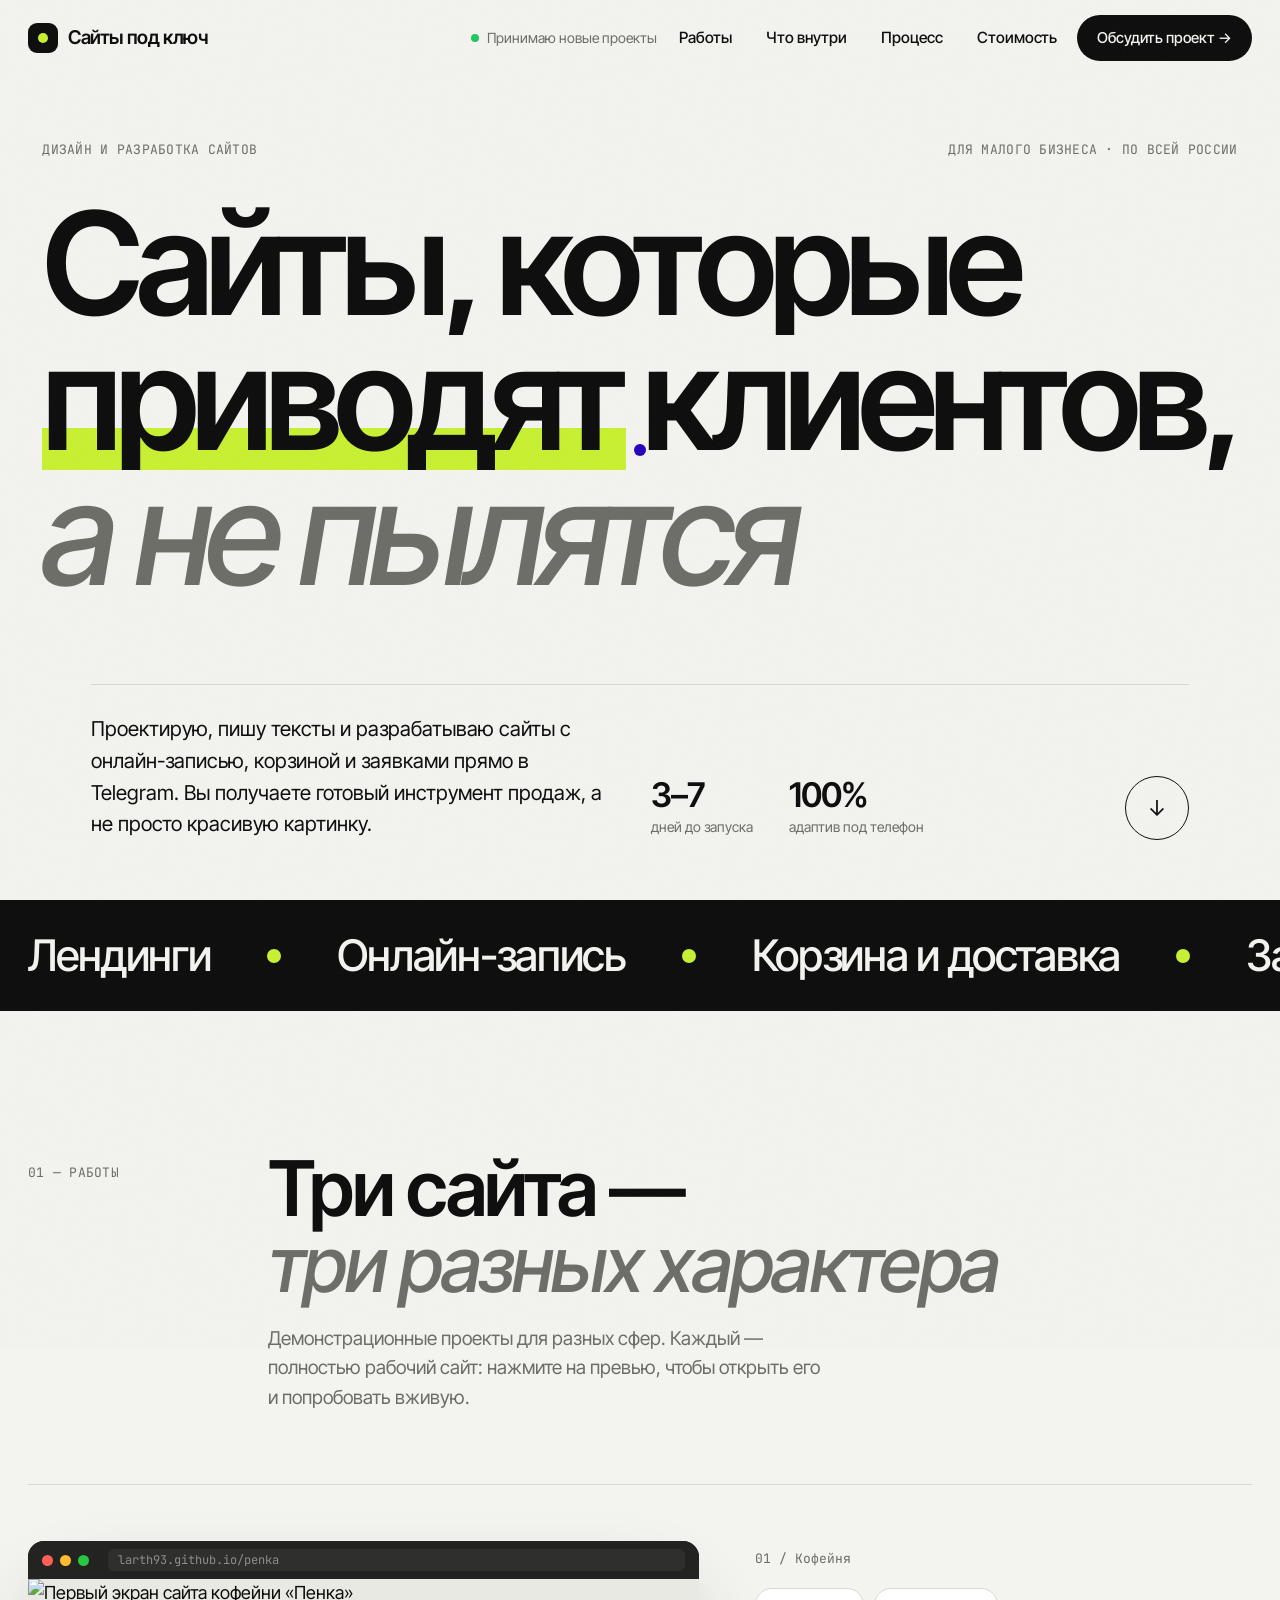
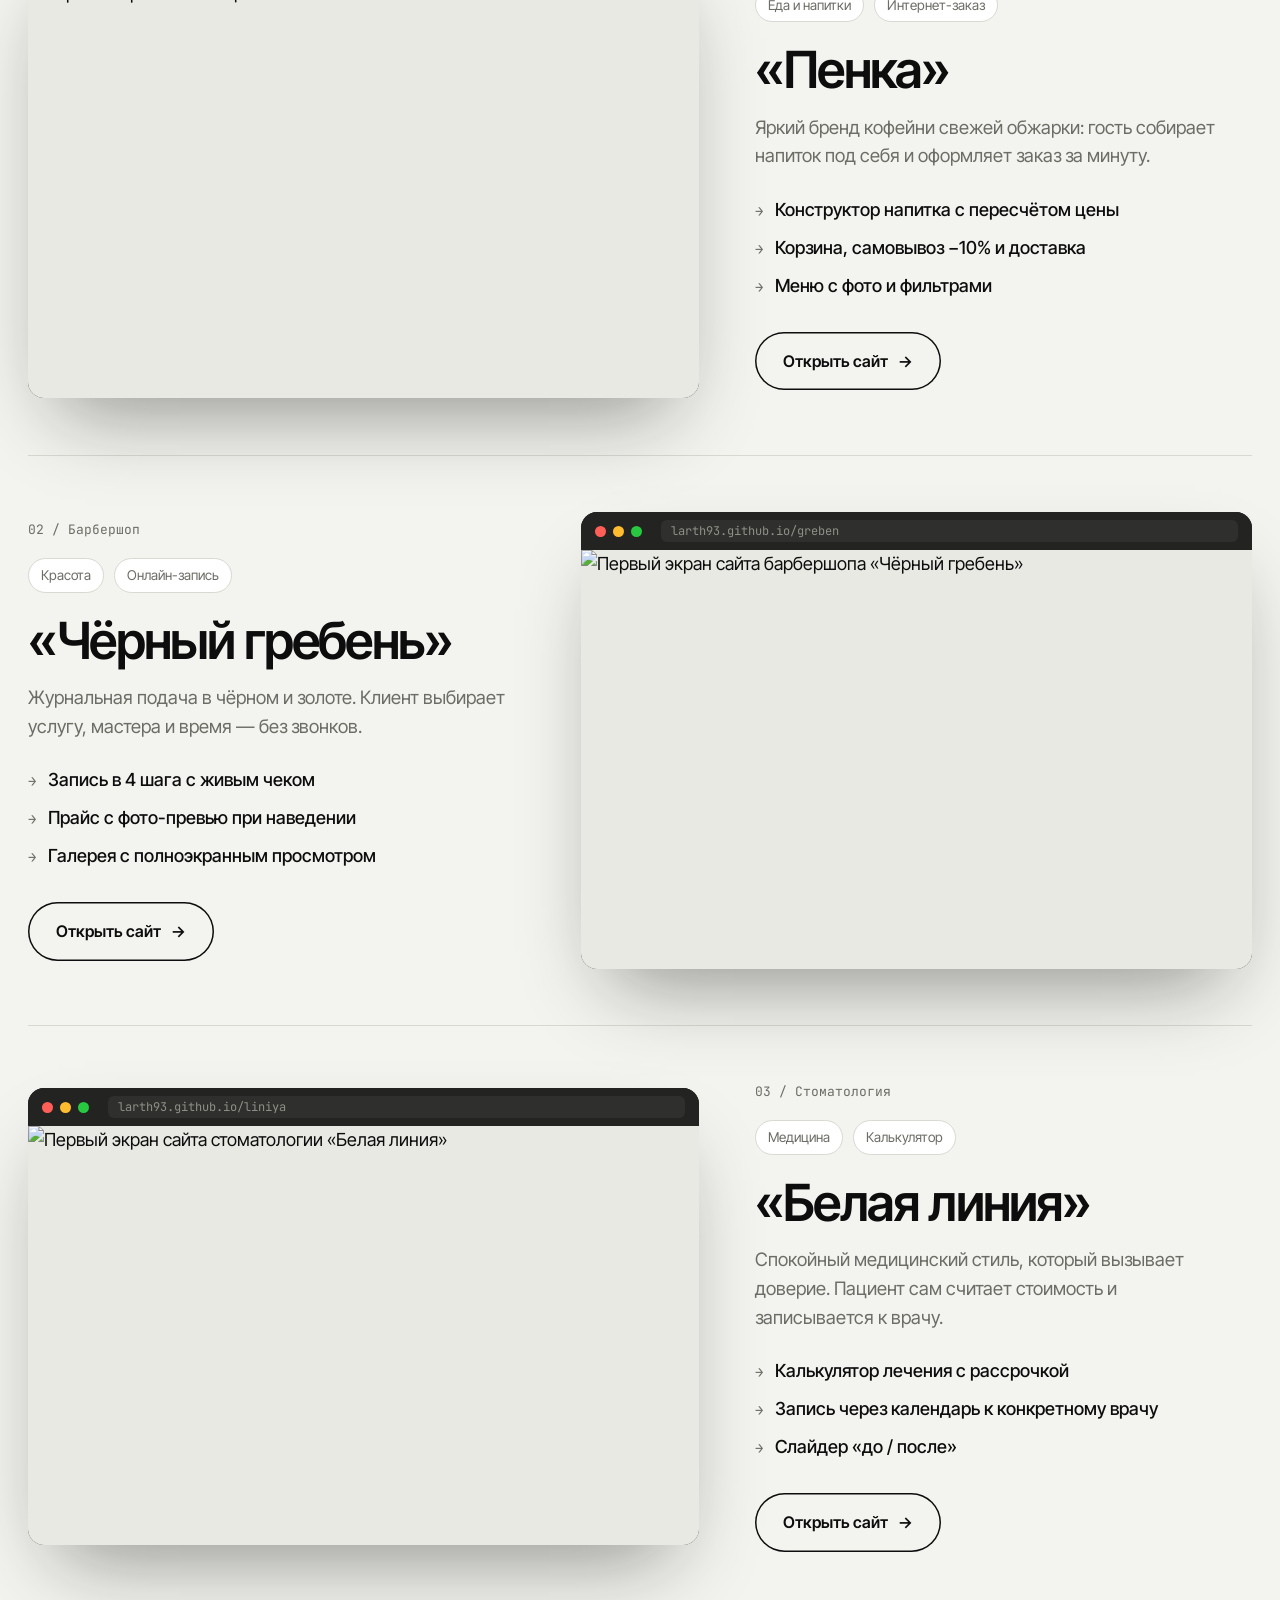
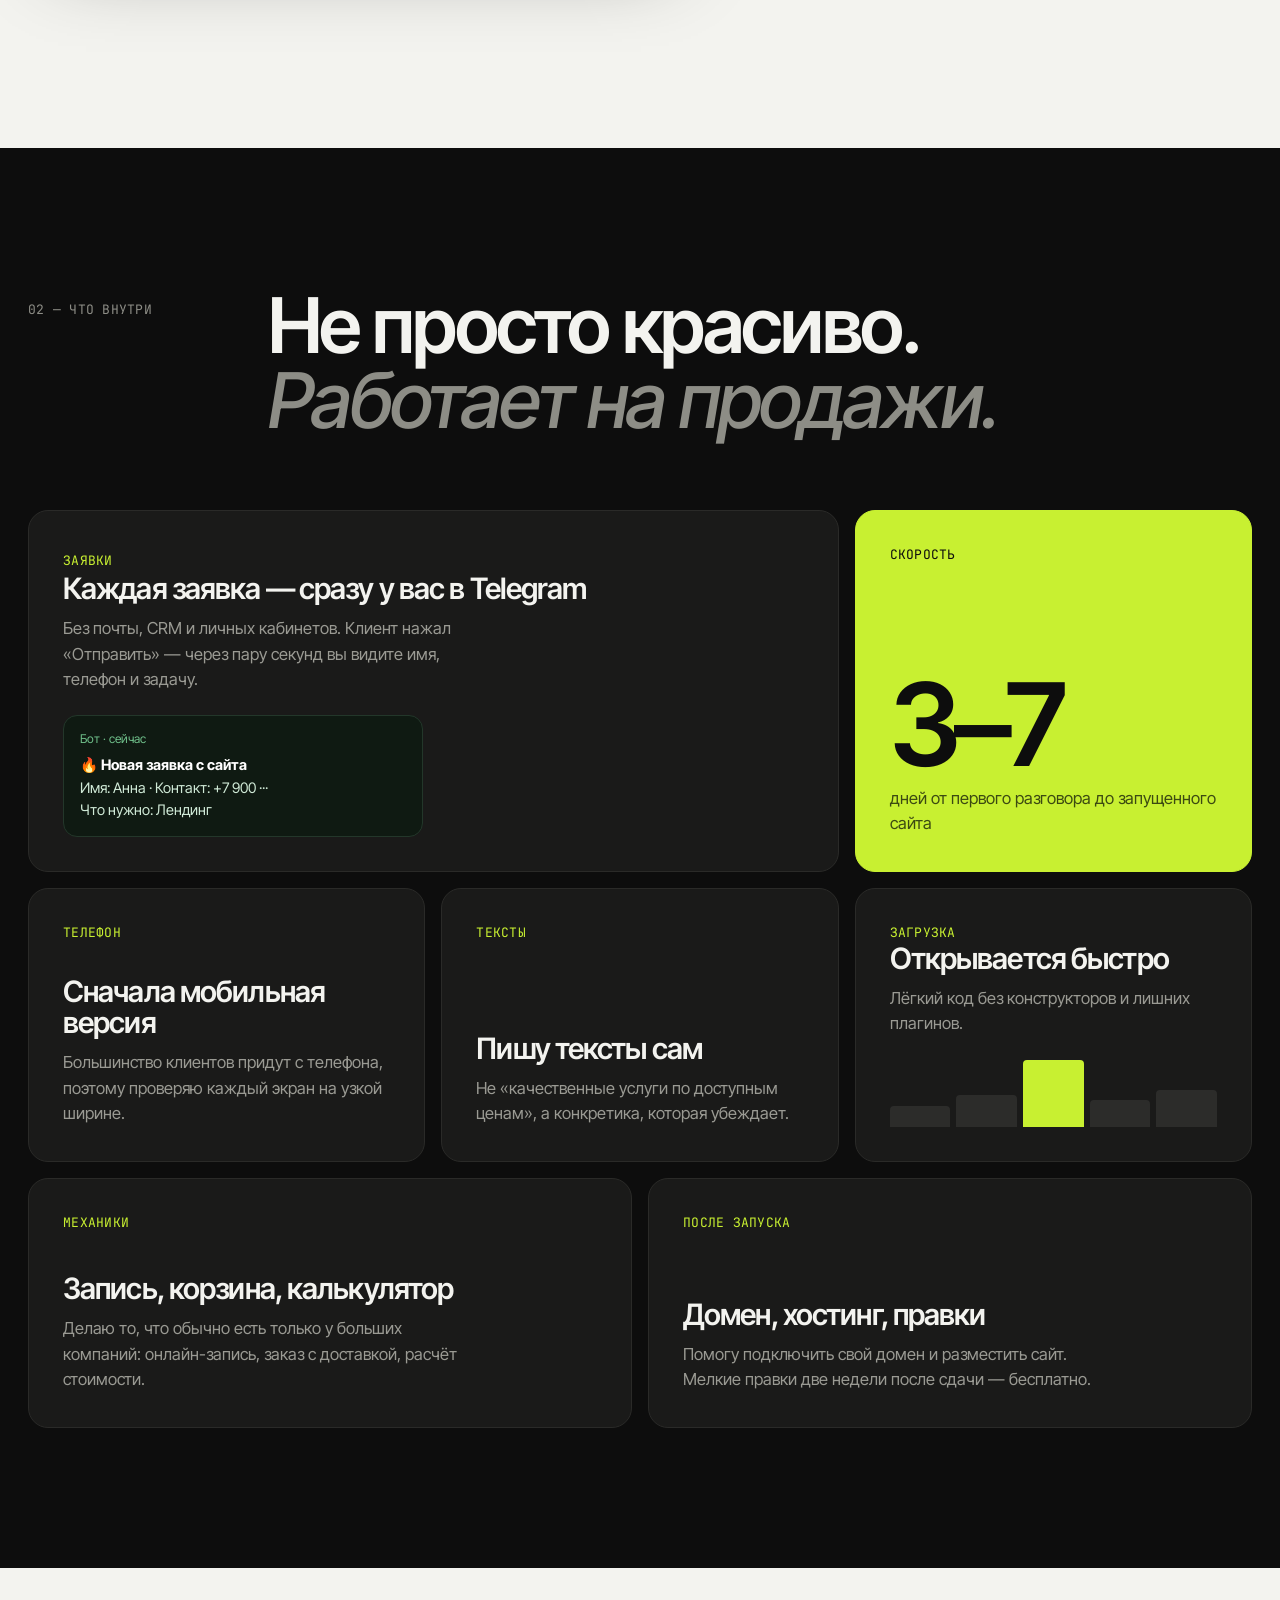
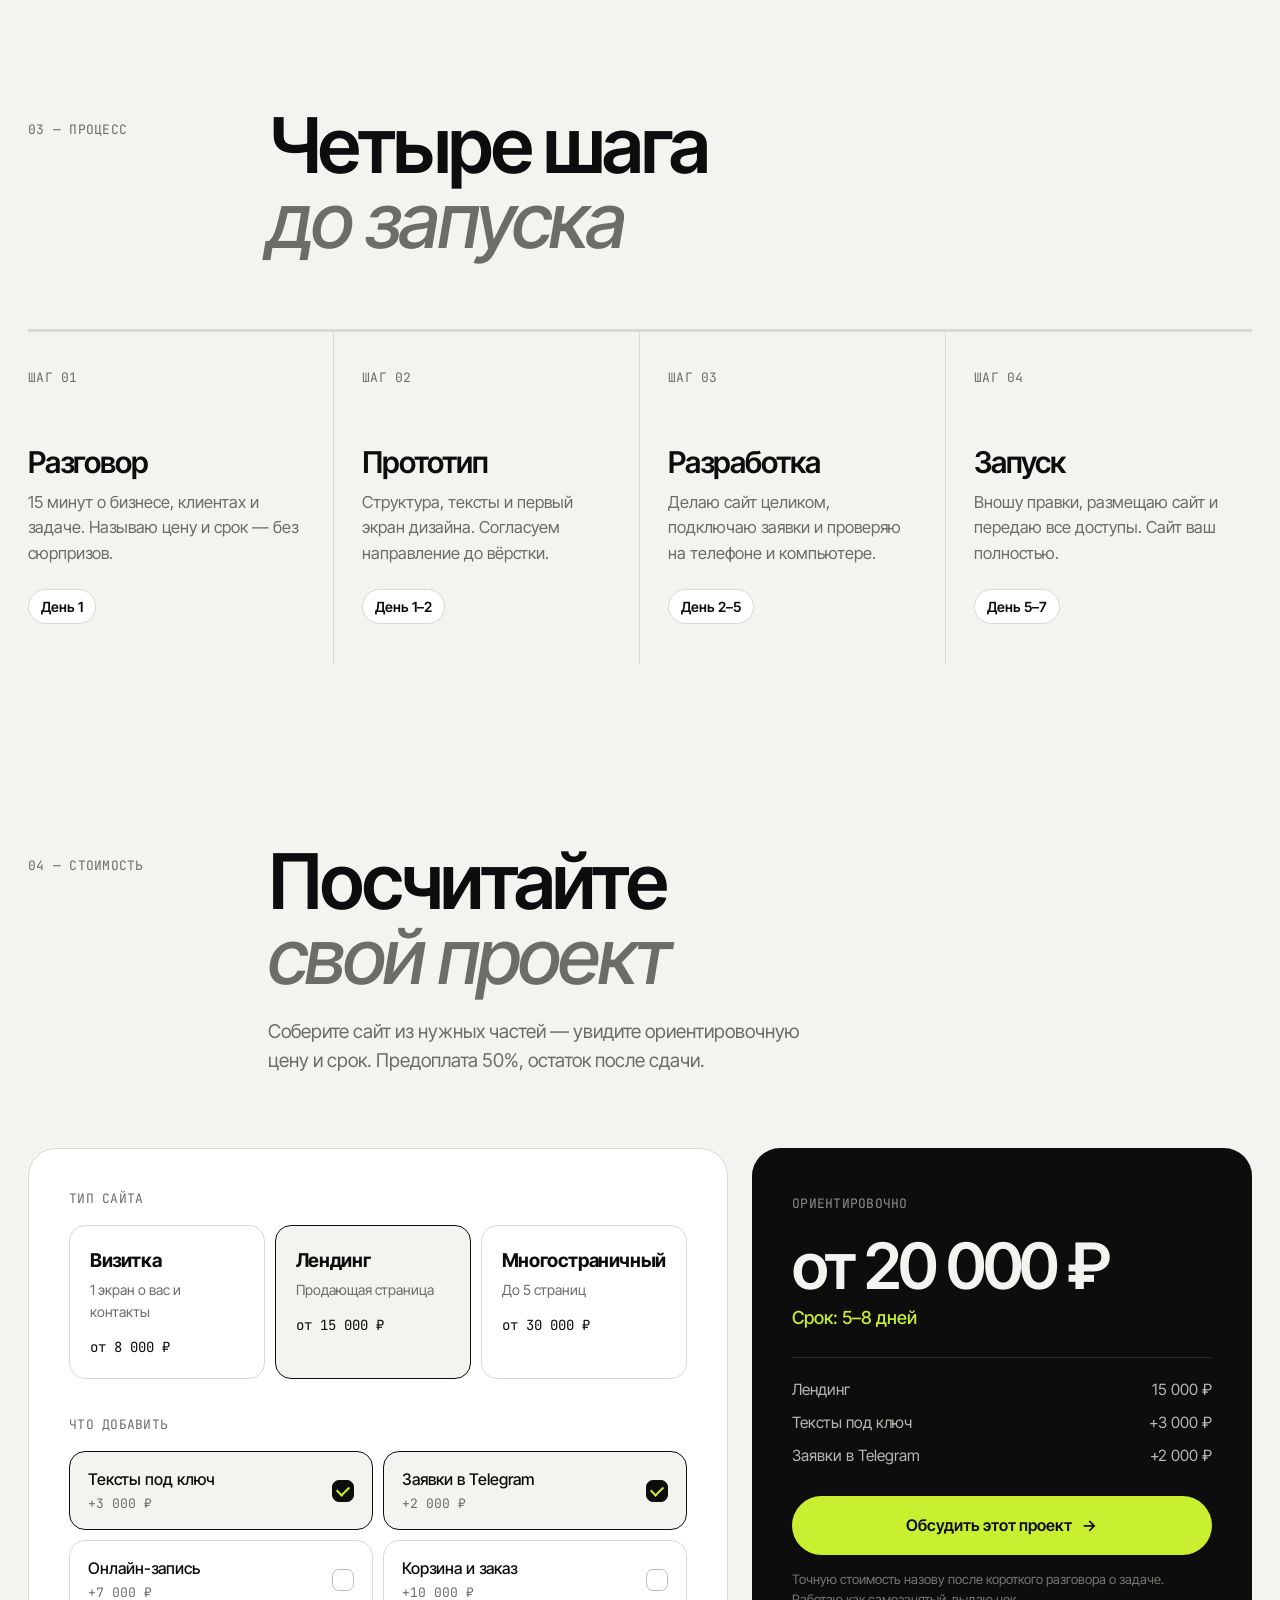
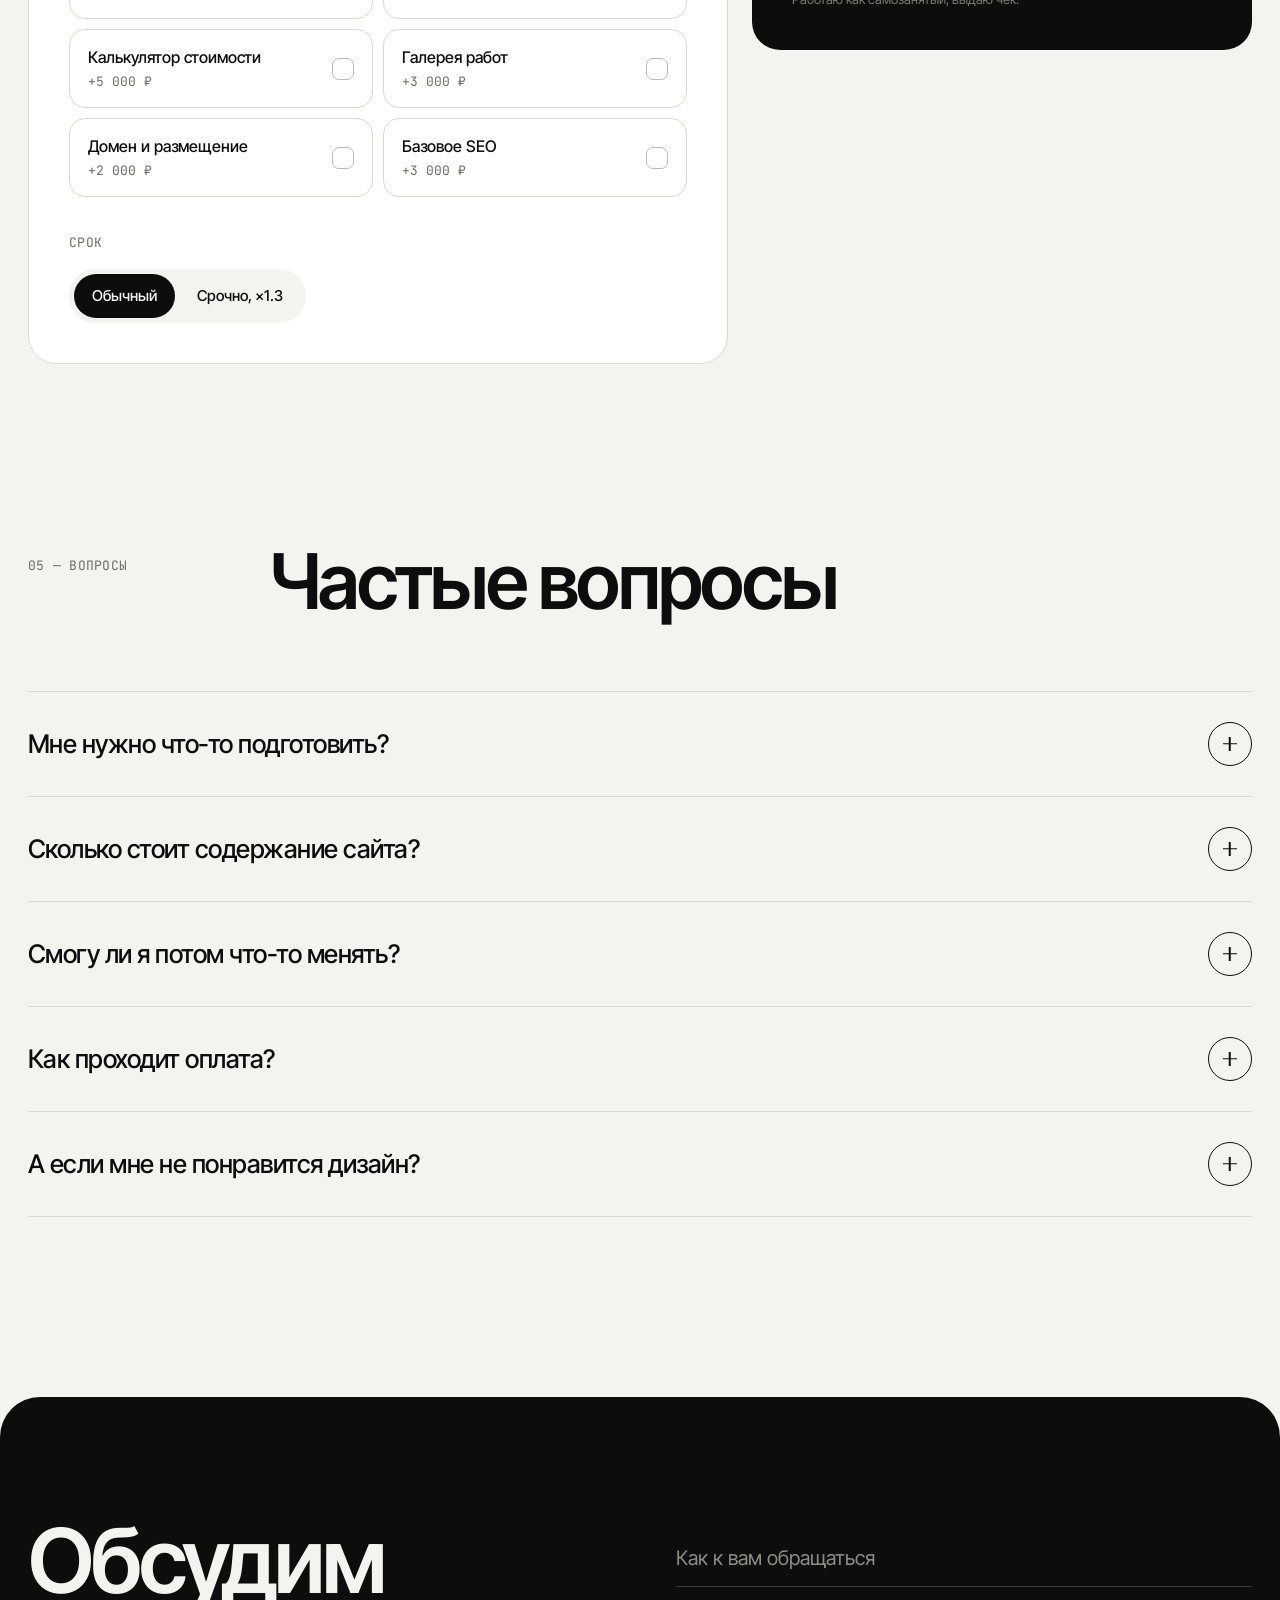
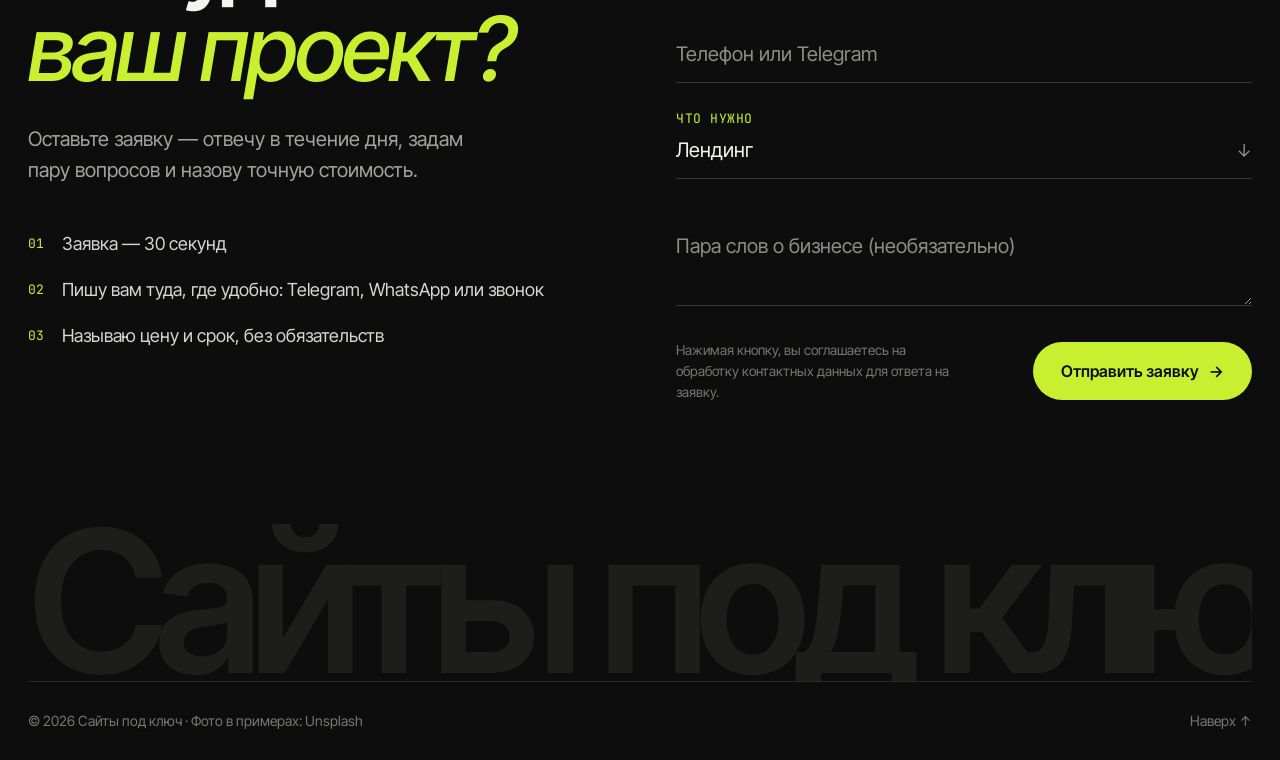
==== index.html @ abcf50d9 "Publish portfolio: index.html" ====
<!doctype html>
<html lang="ru">
<head>
<meta charset="utf-8">
<meta name="viewport" content="width=device-width, initial-scale=1">
<title>Сайты под ключ — дизайн и разработка сайтов для бизнеса</title>
<meta name="description" content="Проектирую и делаю сайты для малого бизнеса: дизайн, тексты, онлайн-запись, корзина, заявки в Telegram. Запуск от 3 дней.">
<meta name="theme-color" content="#0d0d0d">
<link rel="preconnect" href="https://fonts.googleapis.com">
<link rel="preconnect" href="https://fonts.gstatic.com" crossorigin>
<link href="https://fonts.googleapis.com/css2?family=Inter+Tight:ital,wght@0,400;0,500;0,600;0,700;1,500&family=JetBrains+Mono:wght@400;500&display=swap" rel="stylesheet">
<style>
:root{
  --paper:#f3f3ef; --white:#fff; --ink:#0d0d0d; --ink2:#1a1a19; --gray:#6d6d67; --line:#d9d9d2; --line-d:#2a2a28;
  --lime:#c8f031; --lime-d:#b3d927; --wrap:1320px; --r:20px;
  --ease:cubic-bezier(.2,.8,.2,1);
}
*{box-sizing:border-box;margin:0;padding:0}
html{scroll-behavior:smooth;scroll-padding-top:80px}
body{font-family:"Inter Tight",system-ui,sans-serif;background:var(--paper);color:var(--ink);font-size:18px;line-height:1.55;-webkit-font-smoothing:antialiased;overflow-x:hidden}
h1,h2,h3{font-weight:600;letter-spacing:-.035em;line-height:.98}
a{color:inherit}
img{display:block;max-width:100%}
button{font:inherit;color:inherit}
.mono{font-family:"JetBrains Mono",monospace;font-size:13px;letter-spacing:.02em;text-transform:uppercase}
.wrap{max-width:var(--wrap);margin:0 auto;padding:0 28px}
:focus-visible{outline:2px solid var(--lime);outline-offset:3px;border-radius:6px}
::selection{background:var(--lime);color:var(--ink)}
.skip{position:absolute;left:-9999px;top:8px;background:var(--ink);color:#fff;padding:8px 14px;border-radius:8px;z-index:200}
.skip:focus{left:8px}

/* grain */
body::after{content:"";position:fixed;inset:-50%;z-index:150;pointer-events:none;opacity:.035;background-image:url("data:image/svg+xml,%3Csvg xmlns='http://www.w3.org/2000/svg' width='160' height='160'%3E%3Cfilter id='n'%3E%3CfeTurbulence type='fractalNoise' baseFrequency='.9' numOctaves='3' stitchTiles='stitch'/%3E%3C/filter%3E%3Crect width='100%25' height='100%25' filter='url(%23n)'/%3E%3C/svg%3E")}

/* cursor */
.cursor{position:fixed;left:0;top:0;width:12px;height:12px;border-radius:50%;background:var(--lime);pointer-events:none;z-index:160;transform:translate(-50%,-50%);transition:width .25s var(--ease),height .25s var(--ease),background .25s;mix-blend-mode:difference;display:none}
.cursor.big{width:76px;height:76px}
.cursor span{position:absolute;inset:0;display:grid;place-items:center;font-size:11px;font-weight:600;color:var(--ink);opacity:0;transition:opacity .2s;mix-blend-mode:normal}
@media (hover:hover) and (pointer:fine){.cursor{display:block}}

/* header */
header{position:fixed;left:0;right:0;top:0;z-index:100;transition:background .3s,border-color .3s,backdrop-filter .3s;border-bottom:1px solid transparent}
header.solid{background:rgba(243,243,239,.82);backdrop-filter:blur(14px);border-color:var(--line)}
.nav{height:76px;display:flex;align-items:center;justify-content:space-between;gap:24px}
.logo{display:flex;align-items:center;gap:10px;text-decoration:none;font-weight:600;font-size:19px;letter-spacing:-.02em}
.logo .mark{width:30px;height:30px;border-radius:9px;background:var(--ink);display:grid;place-items:center}
.logo .mark i{width:10px;height:10px;border-radius:50%;background:var(--lime)}
.menu{display:flex;gap:6px;list-style:none;align-items:center}
.menu a{display:block;text-decoration:none;font-weight:500;font-size:15.5px;padding:9px 14px;border-radius:999px;transition:background .2s}
.menu a:hover{background:rgba(13,13,13,.06)}
.avail{display:inline-flex;align-items:center;gap:8px;font-size:14px;color:var(--gray);margin-right:8px}
.avail i{width:8px;height:8px;border-radius:50%;background:#22c55e;box-shadow:0 0 0 0 rgba(34,197,94,.6);animation:pulse 2s infinite}
@keyframes pulse{70%{box-shadow:0 0 0 8px rgba(34,197,94,0)}100%{box-shadow:0 0 0 0 rgba(34,197,94,0)}}
.btn{position:relative;display:inline-flex;align-items:center;justify-content:center;gap:10px;padding:17px 28px;border-radius:999px;border:0;background:var(--ink);color:var(--paper);font-weight:600;font-size:16px;text-decoration:none;cursor:pointer;overflow:hidden;isolation:isolate;transition:transform .3s var(--ease)}
.btn::before{content:"";position:absolute;inset:0;background:var(--lime);transform:translateY(101%);transition:transform .45s var(--ease);z-index:-1;border-radius:inherit}
.btn:hover::before{transform:none}
.btn:hover{color:var(--ink)}
.btn .arr{display:inline-block;transition:transform .3s var(--ease)}
.btn:hover .arr{transform:translateX(4px) rotate(-45deg)}
.btn.lime{background:var(--lime);color:var(--ink)}
.btn.lime::before{background:var(--paper)}
.btn.line{background:transparent;color:var(--ink);box-shadow:inset 0 0 0 1.5px var(--ink)}
.btn.sm{padding:11px 20px;font-size:15px}
.btn:disabled{opacity:.5;cursor:wait}
.burger{display:none;width:46px;height:46px;border:0;background:var(--ink);border-radius:50%;cursor:pointer}
.burger span{display:block;width:18px;height:2px;background:var(--paper);margin:4px auto;transition:.25s}
.burger[aria-expanded="true"] span:nth-child(1){transform:translateY(6px) rotate(45deg)}
.burger[aria-expanded="true"] span:nth-child(2){opacity:0}
.burger[aria-expanded="true"] span:nth-child(3){transform:translateY(-6px) rotate(-45deg)}

/* hero */
.hero{min-height:100svh;padding:140px 0 60px;display:flex;flex-direction:column;justify-content:space-between;position:relative}
.hero-top{display:flex;justify-content:space-between;gap:20px;color:var(--gray);flex-wrap:wrap}
.hero h1{font-size:clamp(56px,11.2vw,190px);margin:40px 0 0;letter-spacing:-.055em;line-height:.88}
.hero h1 .line{display:block;overflow:hidden;padding-bottom:.06em}
.hero h1 .line > span{display:inline-block;transform:translateY(105%);animation:rise 1s var(--ease) forwards}
.hero h1 .line:nth-child(2) > span{animation-delay:.08s}
.hero h1 .line:nth-child(3) > span{animation-delay:.16s}
@keyframes rise{to{transform:none}}
.hero h1 em{font-style:italic;font-weight:500;color:var(--gray)}
.hero h1 .hl{position:relative;white-space:nowrap}
.hero h1 .hl::after{content:"";position:absolute;left:-.04em;right:-.04em;bottom:.08em;height:.32em;background:var(--lime);z-index:-1;transform:scaleX(0);transform-origin:left;animation:mark .8s .9s var(--ease) forwards}
@keyframes mark{to{transform:scaleX(1)}}
.hero-bottom{display:grid;grid-template-columns:1.2fr 1fr auto;gap:40px;align-items:end;margin-top:56px;padding-top:28px;border-top:1px solid var(--line)}
.hero-bottom p{font-size:clamp(18px,1.6vw,21px);max-width:520px}
.hero-bottom .facts{display:flex;gap:36px}
.hero-bottom .facts b{display:block;font-size:34px;font-weight:600;letter-spacing:-.03em;line-height:1}
.hero-bottom .facts span{font-size:14px;color:var(--gray)}
.scroll-cue{width:64px;height:64px;border-radius:50%;border:1.5px solid var(--ink);display:grid;place-items:center;text-decoration:none;font-size:22px;transition:background .3s,color .3s}
.scroll-cue:hover{background:var(--ink);color:var(--paper)}

/* marquee */
.marquee{background:var(--ink);color:var(--paper);overflow:hidden;padding:22px 0;white-space:nowrap}
.marquee .track{display:inline-flex;animation:mq 34s linear infinite}
.marquee span{font-size:clamp(28px,3.4vw,46px);font-weight:500;letter-spacing:-.03em;padding:0 28px;display:inline-flex;align-items:center;gap:56px}
.marquee span::after{content:"";width:14px;height:14px;border-radius:50%;background:var(--lime);display:inline-block}
@keyframes mq{to{transform:translateX(-50%)}}

section{padding:140px 0}
.sec-head{display:grid;grid-template-columns:200px 1fr;gap:40px;margin-bottom:72px}
.sec-head .mono{color:var(--gray);padding-top:12px}
.sec-head h2{font-size:clamp(42px,6vw,96px)}
.sec-head h2 em{font-style:italic;font-weight:500;color:var(--gray)}
.sec-head p{color:var(--gray);max-width:560px;margin-top:22px;font-size:19px}

/* reveal */
.rv{opacity:0;transform:translateY(36px);transition:opacity 1s var(--ease),transform 1s var(--ease)}
.rv.in{opacity:1;transform:none}

/* cases */
.case{display:grid;grid-template-columns:1.35fr 1fr;gap:56px;align-items:center;padding:56px 0;border-top:1px solid var(--line)}
.case:nth-child(even){grid-template-columns:1fr 1.35fr}
.case:nth-child(even) .mock{order:2}
.mock{position:relative;border-radius:16px;background:var(--ink2);padding:0;box-shadow:0 40px 80px -30px rgba(13,13,13,.45);overflow:hidden;text-decoration:none;display:block;transform:perspective(1400px) rotateX(0) rotateY(0);transition:transform .6s var(--ease)}
.mock .bar{height:38px;display:flex;align-items:center;gap:7px;padding:0 14px;background:#232322}
.mock .bar i{width:11px;height:11px;border-radius:50%;background:#444}
.mock .bar i:nth-child(1){background:#ff5f57}.mock .bar i:nth-child(2){background:#febc2e}.mock .bar i:nth-child(3){background:#28c840}
.mock .bar .url{margin-left:12px;flex:1;height:22px;border-radius:6px;background:#2f2f2d;color:#8f8f88;font-size:12px;display:flex;align-items:center;padding:0 10px;font-family:"JetBrains Mono",monospace;overflow:hidden;white-space:nowrap}
.mock .screen{position:relative;aspect-ratio:16/10;overflow:hidden;background:#e9e9e4}
.mock .screen img{width:100%;height:100%;object-fit:cover;object-position:top;transition:transform 1.2s var(--ease)}
.mock:hover .screen img{transform:scale(1.03)}
.mock iframe{position:absolute;left:0;top:0;z-index:1;background:transparent;width:1440px;height:900px;border:0;transform-origin:0 0;pointer-events:none}
.mock .shot{position:absolute;inset:0;display:grid;place-items:center;font-weight:600;font-size:22px;color:#999;background:#eee}
.case .meta{display:flex;gap:10px;flex-wrap:wrap;margin-bottom:22px}
.chip{display:inline-flex;align-items:center;padding:6px 12px;border-radius:999px;border:1px solid var(--line);font-size:13.5px;color:var(--gray);background:var(--white)}
.case h3{font-size:clamp(34px,4vw,60px);margin-bottom:18px}
.case p{color:var(--gray);font-size:18.5px;margin-bottom:26px;max-width:480px}
.case ul{list-style:none;display:grid;gap:10px;margin-bottom:32px}
.case li{display:flex;gap:12px;align-items:baseline;font-weight:500}
.case li::before{content:"→";color:var(--gray);font-family:"JetBrains Mono",monospace;font-size:14px}
.case .num{font-family:"JetBrains Mono",monospace;font-size:13px;color:var(--gray);display:block;margin-bottom:18px}

/* dark block */
.dark{background:var(--ink);color:var(--paper)}
.dark .sec-head .mono,.dark .sec-head p,.dark .sec-head h2 em{color:#8d8d86}
.bento{display:grid;grid-template-columns:repeat(6,1fr);gap:16px}
.cell{background:var(--ink2);border:1px solid var(--line-d);border-radius:var(--r);padding:34px;min-height:250px;display:flex;flex-direction:column;justify-content:space-between;position:relative;overflow:hidden;transition:border-color .3s}
.cell:hover{border-color:#4a4a46}
.cell.c3{grid-column:span 3}.cell.c2{grid-column:span 2}.cell.c4{grid-column:span 4}
.cell h3{font-size:clamp(24px,2.3vw,34px);letter-spacing:-.03em;line-height:1.05}
.cell p{color:#9a9a93;font-size:16.5px;margin-top:12px;max-width:420px}
.cell .mono{color:var(--lime)}
.cell.lime{background:var(--lime);color:var(--ink);border-color:var(--lime)}
.cell.lime p{color:#3c4a12}
.cell.lime .mono{color:var(--ink)}
.tg{margin-top:22px;background:#0f1a12;border:1px solid #23372a;border-radius:14px;padding:14px 16px;font-size:14.5px;max-width:360px;color:#cfe9d6}
.tg b{color:#fff}
.tg .t{display:block;color:#6fbf8a;font-size:12px;margin-bottom:6px}
.speed{display:flex;align-items:flex-end;gap:6px;height:70px;margin-top:20px}
.speed i{flex:1;background:#2c2c2a;border-radius:4px 4px 0 0}
.speed i.on{background:var(--lime)}
.big-num{font-size:clamp(70px,9vw,140px);font-weight:600;letter-spacing:-.06em;line-height:.85}

/* process */
.process{display:grid;grid-template-columns:repeat(4,1fr);gap:0;border-top:1px solid var(--line)}
.ps{padding:36px 28px 40px 0;border-right:1px solid var(--line);position:relative}
.ps + .ps{padding-left:28px}
.ps:last-child{border-right:0}
.ps .mono{color:var(--gray);display:block;margin-bottom:60px}
.ps h3{font-size:30px;margin-bottom:12px}
.ps p{color:var(--gray);font-size:16.5px}
.ps .d{display:inline-block;margin-top:22px;font-size:14px;font-weight:600;padding:6px 12px;border-radius:999px;background:var(--white);border:1px solid var(--line)}
.progress{height:2px;background:var(--line);position:relative;margin-top:-1px}
.progress i{position:absolute;left:0;top:0;height:2px;width:0;background:var(--ink);transition:width .2s linear}

/* configurator */
.cfg{display:grid;grid-template-columns:1.4fr 1fr;gap:24px;align-items:start}
.cfg-main{background:var(--white);border:1px solid var(--line);border-radius:28px;padding:40px}
.cfg-group{margin-bottom:36px}
.cfg-group:last-child{margin-bottom:0}
.cfg-group > .mono{display:block;color:var(--gray);margin-bottom:16px}
.types{display:grid;grid-template-columns:repeat(3,1fr);gap:10px}
.opt input{position:absolute;opacity:0;pointer-events:none}
.opt label{display:block;height:100%;padding:20px;border:1.5px solid var(--line);border-radius:16px;cursor:pointer;transition:border-color .2s,background .2s}
.opt label:hover{border-color:#aaa}
.opt input:checked + label{border-color:var(--ink);background:var(--paper)}
.opt input:focus-visible + label{outline:2px solid var(--lime);outline-offset:2px}
.opt b{display:block;font-size:19px;letter-spacing:-.02em}
.opt small{display:block;color:var(--gray);font-size:14px;margin-top:4px}
.opt .p{display:block;margin-top:14px;font-family:"JetBrains Mono",monospace;font-size:14px}
.adds{display:grid;grid-template-columns:1fr 1fr;gap:10px}
.add label{display:flex;justify-content:space-between;align-items:center;gap:12px;padding:15px 18px}
.add label .box{width:22px;height:22px;border-radius:7px;border:1.5px solid #bbb;flex:none;display:grid;place-items:center;transition:.2s}
.add input:checked + label .box{background:var(--ink);border-color:var(--ink)}
.add input:checked + label .box::after{content:"";width:10px;height:6px;border:2px solid var(--lime);border-top:0;border-right:0;transform:rotate(-45deg) translate(1px,-1px)}
.add b{font-size:16px;font-weight:500;letter-spacing:0}
.add .p{margin:2px 0 0;font-size:13px;color:var(--gray)}
.seg{display:inline-flex;background:var(--paper);border-radius:999px;padding:5px;gap:4px;flex-wrap:wrap}
.seg button{border:0;background:none;padding:10px 18px;border-radius:999px;font-weight:500;cursor:pointer;font-size:15px}
.seg button[aria-pressed="true"]{background:var(--ink);color:var(--paper)}
.cfg-sum{background:var(--ink);color:var(--paper);border-radius:28px;padding:40px;position:sticky;top:100px}
.cfg-sum .mono{color:#8d8d86}
.cfg-sum .price{font-size:clamp(48px,5vw,76px);font-weight:600;letter-spacing:-.05em;line-height:1;margin:18px 0 6px}
.cfg-sum .term{color:var(--lime);font-weight:500;margin-bottom:26px}
.cfg-sum ul{list-style:none;display:grid;gap:9px;border-top:1px solid var(--line-d);padding-top:20px;margin-bottom:28px;font-size:15.5px;color:#b8b8b1}
.cfg-sum li{display:flex;justify-content:space-between;gap:12px}
.cfg-sum .btn{width:100%}
.cfg-sum .note{font-size:13px;color:#77776f;margin-top:14px}

/* faq */
.faq{border-top:1px solid var(--line)}
.q{border-bottom:1px solid var(--line)}
.q button{width:100%;display:flex;justify-content:space-between;align-items:center;gap:20px;padding:30px 0;background:none;border:0;cursor:pointer;text-align:left;font-size:clamp(20px,2vw,28px);font-weight:500;letter-spacing:-.02em}
.q button .pm{width:44px;height:44px;flex:none;border-radius:50%;border:1.5px solid var(--ink);position:relative;transition:background .3s,transform .4s var(--ease)}
.q button .pm::before,.q button .pm::after{content:"";position:absolute;left:50%;top:50%;width:14px;height:1.5px;background:currentColor;transform:translate(-50%,-50%)}
.q button .pm::after{transform:translate(-50%,-50%) rotate(90deg)}
.q button[aria-expanded="true"] .pm{transform:rotate(45deg);background:var(--lime);border-color:var(--lime)}
.q .a{display:grid;grid-template-rows:0fr;transition:grid-template-rows .45s var(--ease)}
.q .a > div{overflow:hidden}
.q .a p{color:var(--gray);padding:0 60px 30px 0;max-width:820px;font-size:18px}
.q.open .a{grid-template-rows:1fr}

/* contact */
.contact{background:var(--ink);color:var(--paper);border-radius:40px 40px 0 0;padding:120px 0 0;margin-top:40px}
.contact-grid{display:grid;grid-template-columns:1fr 1fr;gap:72px;padding-bottom:110px}
.contact h2{font-size:clamp(48px,7vw,116px);margin-bottom:32px}
.contact h2 em{font-style:italic;font-weight:500;color:var(--lime)}
.contact .lead{color:#a3a39c;font-size:20px;max-width:460px}
.steps3{list-style:none;margin-top:44px;display:grid;gap:18px;counter-reset:s}
.steps3 li{display:flex;gap:18px;align-items:flex-start;color:#d6d6cf;counter-increment:s}
.steps3 li::before{content:"0" counter(s);font-family:"JetBrains Mono",monospace;font-size:13px;color:var(--lime);padding-top:4px}
form{display:grid;gap:26px}
.f{position:relative}
.f input,.f textarea,.f select{width:100%;font:inherit;font-size:20px;background:transparent;border:0;border-bottom:1.5px solid #3a3a37;color:var(--paper);padding:26px 0 12px;border-radius:0;transition:border-color .3s}
.f textarea{min-height:90px;resize:vertical}
.f select{appearance:none;cursor:pointer}
.f select option{color:var(--ink)}
.f label{position:absolute;left:0;top:26px;color:#8d8d86;font-size:20px;pointer-events:none;transition:all .25s var(--ease)}
.f input:focus,.f textarea:focus,.f select:focus{outline:none;border-color:var(--lime)}
.f input:focus + label,.f input:not(:placeholder-shown) + label,.f textarea:focus + label,.f textarea:not(:placeholder-shown) + label,.f.sel label{top:0;font-size:13px;font-family:"JetBrains Mono",monospace;text-transform:uppercase;letter-spacing:.04em;color:var(--lime)}
.f .err{display:none;color:#ff8f70;font-size:14px;margin-top:8px}
.f.bad input{border-color:#ff8f70}
.f.bad .err{display:block}
.f.sel::after{content:"↓";position:absolute;right:0;top:28px;color:#8d8d86;pointer-events:none}
.hp{position:absolute;left:-9999px}
.status{display:none;padding:16px 20px;border-radius:14px;font-size:16px}
.status.ok{display:block;background:rgba(200,240,49,.12);color:var(--lime);border:1px solid rgba(200,240,49,.3)}
.status.bad{display:block;background:rgba(255,143,112,.1);color:#ffb39e;border:1px solid rgba(255,143,112,.3)}
.form-foot{display:flex;align-items:center;justify-content:space-between;gap:20px;flex-wrap:wrap}
.form-foot small{color:#77776f;font-size:13.5px;max-width:280px}
.wordmark{font-size:clamp(60px,15.5vw,250px);font-weight:600;letter-spacing:-.065em;line-height:.8;color:#1d1d1b;white-space:nowrap;overflow:hidden;padding-top:10px;user-select:none}
.foot{display:flex;justify-content:space-between;gap:20px;flex-wrap:wrap;padding:28px 0;border-top:1px solid var(--line-d);color:#77776f;font-size:14px}
.foot a{text-decoration:none}
.foot a:hover{color:var(--lime)}

@media (prefers-reduced-motion:reduce){
  html{scroll-behavior:auto}
  .rv{opacity:1;transform:none;transition:none}
  .hero h1 .line > span{animation:none;transform:none}
  .hero h1 .hl::after{animation:none;transform:none}
  .marquee .track,.avail i{animation:none}
  .cursor{display:none!important}
}
@media (max-width:1100px){
  .menu .hide-t,.avail{display:none}
  .case,.case:nth-child(even){grid-template-columns:1fr;gap:32px}
  .case:nth-child(even) .mock{order:0}
  .cfg{grid-template-columns:1fr}
  .cfg-sum{position:static}
  .bento .c2,.bento .c3,.bento .c4{grid-column:span 3}
  .process{grid-template-columns:1fr 1fr}
  .ps:nth-child(2){border-right:0}
  .ps:nth-child(3){padding-left:0;border-top:1px solid var(--line)}
  .ps:nth-child(4){border-top:1px solid var(--line)}
  .contact-grid{grid-template-columns:1fr;gap:56px}
  .hero-bottom{grid-template-columns:1fr 1fr}
  .scroll-cue{display:none}
}
@media (max-width:760px){
  body{font-size:16.5px}
  .wrap{padding:0 18px}
  .burger{display:block}
  .menu{position:fixed;inset:76px 10px auto 10px;flex-direction:column;align-items:stretch;gap:2px;background:var(--white);border:1px solid var(--line);border-radius:22px;padding:10px;box-shadow:0 30px 60px rgba(0,0,0,.12);display:none}
  .menu.open{display:flex}
  .menu a{padding:14px 16px;font-size:18px}
  .menu .btn{margin-top:6px}
  .menu .hide-t{display:block}
  .hero{padding:110px 0 40px;min-height:auto}
  .hero h1{margin-top:28px}
  .hero-bottom{grid-template-columns:1fr;gap:28px;margin-top:40px}
  .hero-bottom .facts{gap:26px}
  section{padding:90px 0}
  .sec-head{grid-template-columns:1fr;gap:14px;margin-bottom:44px}
  .sec-head .mono{padding:0}
  .case{padding:40px 0}
  .bento{grid-template-columns:1fr}
  .bento .c2,.bento .c3,.bento .c4{grid-column:auto}
  .cell{padding:26px;min-height:0;gap:20px}
  .process{grid-template-columns:1fr}
  .ps,.ps + .ps{padding:28px 0;border-right:0;border-top:1px solid var(--line)}
  .ps .mono{margin-bottom:20px}
  .cfg-main,.cfg-sum{padding:24px;border-radius:22px}
  .types,.adds{grid-template-columns:1fr}
  .q .a p{padding-right:0}
  .contact{border-radius:28px 28px 0 0;padding-top:80px}
  .f input,.f textarea,.f select,.f label{font-size:18px}
  .btn{padding:16px 24px}
  .form-foot .btn{width:100%}
}
</style>
</head>
<body>
<a class="skip" href="#main">К содержимому</a>
<div class="cursor" aria-hidden="true"><span>Открыть</span></div>

<header id="hdr">
  <div class="wrap nav">
    <a class="logo" href="#top"><span class="mark"><i></i></span>Сайты под ключ</a>
    <nav aria-label="Основное меню" style="display:flex;align-items:center">
      <span class="avail"><i></i>Принимаю новые проекты</span>
      <button class="burger" aria-label="Открыть меню" aria-expanded="false" aria-controls="menu"><span></span><span></span><span></span></button>
      <ul class="menu" id="menu">
        <li><a href="#work">Работы</a></li>
        <li><a href="#what">Что внутри</a></li>
        <li class="hide-t"><a href="#process">Процесс</a></li>
        <li><a href="#price">Стоимость</a></li>
        <li><a class="btn sm" href="#contact">Обсудить проект <span class="arr">→</span></a></li>
      </ul>
    </nav>
  </div>
</header>

<main id="main">
  <section class="hero" id="top" style="padding-bottom:60px">
    <div class="wrap">
      <div class="hero-top mono"><span>Дизайн и разработка сайтов</span><span>Для малого бизнеса · по всей России</span></div>
      <h1>
        <span class="line"><span>Сайты, которые</span></span>
        <span class="line"><span><span class="hl">приводят</span> клиентов,</span></span>
        <span class="line"><span><em>а&nbsp;не&nbsp;пылятся</em></span></span>
      </h1>
    </div>
    <div class="wrap">
      <div class="hero-bottom">
        <p>Проектирую, пишу тексты и разрабатываю сайты с онлайн-записью, корзиной и заявками прямо в Telegram. Вы получаете готовый инструмент продаж, а не просто красивую картинку.</p>
        <div class="facts">
          <div><b>3–7</b><span>дней до запуска</span></div>
          <div><b>100%</b><span>адаптив под телефон</span></div>
        </div>
        <a class="scroll-cue" href="#work" aria-label="К работам">↓</a>
      </div>
    </div>
  </section>

  <div class="marquee" aria-hidden="true"><div class="track">
    <span>Лендинги</span><span>Онлайн-запись</span><span>Корзина и доставка</span><span>Заявки в Telegram</span><span>Калькуляторы</span><span>Тексты под ключ</span>
    <span>Лендинги</span><span>Онлайн-запись</span><span>Корзина и доставка</span><span>Заявки в Telegram</span><span>Калькуляторы</span><span>Тексты под ключ</span>
  </div></div>

  <section id="work">
    <div class="wrap">
      <div class="sec-head rv"><span class="mono">01 — Работы</span><div><h2>Три сайта —<br><em>три разных характера</em></h2><p>Демонстрационные проекты для разных сфер. Каждый — полностью рабочий сайт: нажмите на превью, чтобы открыть его и попробовать вживую.</p></div></div>

      <div class="cases">
        <article class="case rv">
          <a class="mock" href="https://larth93.github.io/penka/" target="_blank" rel="noopener" data-cursor="Открыть" aria-label="Открыть сайт кофейни «Пенка» в новой вкладке">
            <div class="bar"><i></i><i></i><i></i><span class="url">larth93.github.io/penka</span></div>
            <div class="screen"><img src="img/penka.jpg" alt="Первый экран сайта кофейни «Пенка»" width="1440" height="900" loading="lazy"></div>
          </a>
          <div>
            <span class="num">01 / Кофейня</span>
            <div class="meta"><span class="chip">Еда и напитки</span><span class="chip">Интернет-заказ</span></div>
            <h3>«Пенка»</h3>
            <p>Яркий бренд кофейни свежей обжарки: гость собирает напиток под себя и оформляет заказ за минуту.</p>
            <ul><li>Конструктор напитка с пересчётом цены</li><li>Корзина, самовывоз −10% и доставка</li><li>Меню с фото и фильтрами</li></ul>
            <a class="btn line" href="https://larth93.github.io/penka/" target="_blank" rel="noopener">Открыть сайт <span class="arr">→</span></a>
          </div>
        </article>

        <article class="case rv">
          <a class="mock" href="https://larth93.github.io/greben/" target="_blank" rel="noopener" data-cursor="Открыть" aria-label="Открыть сайт барбершопа «Чёрный гребень» в новой вкладке">
            <div class="bar"><i></i><i></i><i></i><span class="url">larth93.github.io/greben</span></div>
            <div class="screen"><img src="img/greben.jpg" alt="Первый экран сайта барбершопа «Чёрный гребень»" width="1440" height="900" loading="lazy"></div>
          </a>
          <div>
            <span class="num">02 / Барбершоп</span>
            <div class="meta"><span class="chip">Красота</span><span class="chip">Онлайн-запись</span></div>
            <h3>«Чёрный гребень»</h3>
            <p>Журнальная подача в чёрном и золоте. Клиент выбирает услугу, мастера и время — без звонков.</p>
            <ul><li>Запись в 4 шага с живым чеком</li><li>Прайс с фото-превью при наведении</li><li>Галерея с полноэкранным просмотром</li></ul>
            <a class="btn line" href="https://larth93.github.io/greben/" target="_blank" rel="noopener">Открыть сайт <span class="arr">→</span></a>
          </div>
        </article>

        <article class="case rv">
          <a class="mock" href="https://larth93.github.io/liniya/" target="_blank" rel="noopener" data-cursor="Открыть" aria-label="Открыть сайт стоматологии «Белая линия» в новой вкладке">
            <div class="bar"><i></i><i></i><i></i><span class="url">larth93.github.io/liniya</span></div>
            <div class="screen"><img src="img/liniya.jpg" alt="Первый экран сайта стоматологии «Белая линия»" width="1440" height="900" loading="lazy"></div>
          </a>
          <div>
            <span class="num">03 / Стоматология</span>
            <div class="meta"><span class="chip">Медицина</span><span class="chip">Калькулятор</span></div>
            <h3>«Белая линия»</h3>
            <p>Спокойный медицинский стиль, который вызывает доверие. Пациент сам считает стоимость и записывается к врачу.</p>
            <ul><li>Калькулятор лечения с рассрочкой</li><li>Запись через календарь к конкретному врачу</li><li>Слайдер «до / после»</li></ul>
            <a class="btn line" href="https://larth93.github.io/liniya/" target="_blank" rel="noopener">Открыть сайт <span class="arr">→</span></a>
          </div>
        </article>
      </div>
    </div>
  </section>

  <section class="dark" id="what">
    <div class="wrap">
      <div class="sec-head rv"><span class="mono">02 — Что внутри</span><div><h2>Не просто красиво.<br><em>Работает на продажи.</em></h2></div></div>
      <div class="bento">
        <div class="cell c4 rv">
          <div><span class="mono">Заявки</span><h3>Каждая заявка — сразу у вас в Telegram</h3><p>Без почты, CRM и личных кабинетов. Клиент нажал «Отправить» — через пару секунд вы видите имя, телефон и задачу.</p></div>
          <div class="tg"><span class="t">Бот · сейчас</span>🔥 <b>Новая заявка с сайта</b><br>Имя: Анна · Контакт: +7 900 ···<br>Что нужно: Лендинг</div>
        </div>
        <div class="cell c2 lime rv"><span class="mono">Скорость</span><div><div class="big-num">3–7</div><p>дней от первого разговора до запущенного сайта</p></div></div>
        <div class="cell c2 rv"><span class="mono">Телефон</span><div><h3>Сначала мобильная версия</h3><p>Большинство клиентов придут с телефона, поэтому проверяю каждый экран на узкой ширине.</p></div></div>
        <div class="cell c2 rv"><span class="mono">Тексты</span><div><h3>Пишу тексты сам</h3><p>Не «качественные услуги по доступным ценам», а конкретика, которая убеждает.</p></div></div>
        <div class="cell c2 rv"><span class="mono">Загрузка</span><div><h3>Открывается быстро</h3><p>Лёгкий код без конструкторов и лишних плагинов.</p><div class="speed" aria-hidden="true"><i style="height:30%"></i><i style="height:45%"></i><i class="on" style="height:95%"></i><i style="height:38%"></i><i style="height:52%"></i></div></div></div>
        <div class="cell c3 rv"><span class="mono">Механики</span><div><h3>Запись, корзина, калькулятор</h3><p>Делаю то, что обычно есть только у больших компаний: онлайн-запись, заказ с доставкой, расчёт стоимости.</p></div></div>
        <div class="cell c3 rv"><span class="mono">После запуска</span><div><h3>Домен, хостинг, правки</h3><p>Помогу подключить свой домен и разместить сайт. Мелкие правки две недели после сдачи — бесплатно.</p></div></div>
      </div>
    </div>
  </section>

  <section id="process">
    <div class="wrap">
      <div class="sec-head rv"><span class="mono">03 — Процесс</span><div><h2>Четыре шага<br><em>до запуска</em></h2></div></div>
      <div class="progress" aria-hidden="true"><i id="prog"></i></div>
      <div class="process" id="procBox">
        <div class="ps rv"><span class="mono">Шаг 01</span><h3>Разговор</h3><p>15 минут о бизнесе, клиентах и задаче. Называю цену и срок — без сюрпризов.</p><span class="d">День 1</span></div>
        <div class="ps rv"><span class="mono">Шаг 02</span><h3>Прототип</h3><p>Структура, тексты и первый экран дизайна. Согласуем направление до вёрстки.</p><span class="d">День 1–2</span></div>
        <div class="ps rv"><span class="mono">Шаг 03</span><h3>Разработка</h3><p>Делаю сайт целиком, подключаю заявки и проверяю на телефоне и компьютере.</p><span class="d">День 2–5</span></div>
        <div class="ps rv"><span class="mono">Шаг 04</span><h3>Запуск</h3><p>Вношу правки, размещаю сайт и передаю все доступы. Сайт ваш полностью.</p><span class="d">День 5–7</span></div>
      </div>
    </div>
  </section>

  <section id="price" style="padding-top:40px">
    <div class="wrap">
      <div class="sec-head rv"><span class="mono">04 — Стоимость</span><div><h2>Посчитайте<br><em>свой проект</em></h2><p>Соберите сайт из нужных частей — увидите ориентировочную цену и срок. Предоплата 50%, остаток после сдачи.</p></div></div>
      <div class="cfg">
        <div class="cfg-main rv">
          <div class="cfg-group">
            <span class="mono">Тип сайта</span>
            <div class="types" role="radiogroup" aria-label="Тип сайта">
              <div class="opt"><input type="radio" name="type" id="t-card" value="card"><label for="t-card"><b>Визитка</b><small>1 экран о вас и контакты</small><span class="p">от 8 000 ₽</span></label></div>
              <div class="opt"><input type="radio" name="type" id="t-land" value="land" checked><label for="t-land"><b>Лендинг</b><small>Продающая страница</small><span class="p">от 15 000 ₽</span></label></div>
              <div class="opt"><input type="radio" name="type" id="t-multi" value="multi"><label for="t-multi"><b>Многостраничный</b><small>До 5 страниц</small><span class="p">от 30 000 ₽</span></label></div>
            </div>
          </div>
          <div class="cfg-group">
            <span class="mono">Что добавить</span>
            <div class="adds" id="adds"></div>
          </div>
          <div class="cfg-group">
            <span class="mono">Срок</span>
            <div class="seg" role="group" aria-label="Срок">
              <button type="button" aria-pressed="true" data-rush="0">Обычный</button>
              <button type="button" aria-pressed="false" data-rush="1">Срочно, ×1.3</button>
            </div>
          </div>
        </div>
        <aside class="cfg-sum rv" aria-live="polite">
          <span class="mono">Ориентировочно</span>
          <div class="price" id="cPrice">15 000 ₽</div>
          <div class="term" id="cTerm">Срок: 4–7 дней</div>
          <ul id="cList"></ul>
          <a class="btn lime" href="#contact" id="cSend">Обсудить этот проект <span class="arr">→</span></a>
          <p class="note">Точную стоимость назову после короткого разговора о задаче. Работаю как самозанятый, выдаю чек.</p>
        </aside>
      </div>
    </div>
  </section>

  <section id="faq" style="padding-top:40px">
    <div class="wrap">
      <div class="sec-head rv"><span class="mono">05 — Вопросы</span><div><h2>Частые вопросы</h2></div></div>
      <div class="faq rv">
        <div class="q"><button type="button" aria-expanded="false">Мне нужно что-то подготовить?<span class="pm" aria-hidden="true"></span></button><div class="a"><div><p>Нет. Достаточно рассказать о бизнесе. Если есть логотип, фото или тексты — отлично; если нет — подберу фото и напишу тексты сам.</p></div></div></div>
        <div class="q"><button type="button" aria-expanded="false">Сколько стоит содержание сайта?<span class="pm" aria-hidden="true"></span></button><div class="a"><div><p>Размещение простого сайта можно сделать бесплатным. Свой домен вида вашсайт.ru обычно стоит несколько сотен рублей в год — помогу выбрать и подключить.</p></div></div></div>
        <div class="q"><button type="button" aria-expanded="false">Смогу ли я потом что-то менять?<span class="pm" aria-hidden="true"></span></button><div class="a"><div><p>Да. Мелкие правки две недели после сдачи — бесплатно, дальше — по договорённости. Все файлы и доступы остаются у вас.</p></div></div></div>
        <div class="q"><button type="button" aria-expanded="false">Как проходит оплата?<span class="pm" aria-hidden="true"></span></button><div class="a"><div><p>50% предоплата перед началом работы, 50% — после того, как вы приняли готовый сайт. Работаю как самозанятый и выдаю чек.</p></div></div></div>
        <div class="q"><button type="button" aria-expanded="false">А если мне не понравится дизайн?<span class="pm" aria-hidden="true"></span></button><div class="a"><div><p>Поэтому сначала показываю первый экран и структуру — и только после вашего «да» делаю весь сайт. Так мы не потратим время впустую.</p></div></div></div>
      </div>
    </div>
  </section>

  <section class="contact" id="contact">
    <div class="wrap">
      <div class="contact-grid">
        <div class="rv">
          <h2>Обсудим<br><em>ваш проект?</em></h2>
          <p class="lead">Оставьте заявку — отвечу в течение дня, задам пару вопросов и назову точную стоимость.</p>
          <ol class="steps3"><li>Заявка — 30 секунд</li><li>Пишу вам туда, где удобно: Telegram, WhatsApp или звонок</li><li>Называю цену и срок, без обязательств</li></ol>
        </div>
        <form class="rv" id="leadForm" novalidate>
          <p class="hp" aria-hidden="true"><label>Не заполняйте: <input name="website" tabindex="-1" autocomplete="off"></label></p>
          <div class="f"><input id="f-name" name="name" autocomplete="name" placeholder=" " required><label for="f-name">Как к вам обращаться</label><div class="err">Укажите имя</div></div>
          <div class="f"><input id="f-contact" name="contact" placeholder=" " required><label for="f-contact">Телефон или Telegram</label><div class="err">Укажите, как с вами связаться</div></div>
          <div class="f sel"><select id="f-plan" name="plan"><option>Лендинг</option><option>Визитка</option><option>Многостраничный сайт</option><option>Доработка сайта</option><option>Пока не знаю</option></select><label for="f-plan">Что нужно</label></div>
          <div class="f"><textarea id="f-msg" name="message" placeholder=" "></textarea><label for="f-msg">Пара слов о бизнесе (необязательно)</label></div>
          <div class="form-foot"><small>Нажимая кнопку, вы соглашаетесь на обработку контактных данных для ответа на заявку.</small><button class="btn lime" type="submit">Отправить заявку <span class="arr">→</span></button></div>
          <div class="status" role="status" aria-live="polite"></div>
        </form>
      </div>
      <div class="wordmark" aria-hidden="true">Сайты под ключ</div>
      <div class="foot"><span>© <span id="y">2026</span> Сайты под ключ · Фото в примерах: Unsplash</span><a href="#top">Наверх ↑</a></div>
    </div>
  </section>
</main>

<script>
const $=id=>document.getElementById(id);
const reduce=matchMedia('(prefers-reduced-motion: reduce)').matches;
$('y').textContent=new Date().getFullYear();

// header
const hdr=$('hdr');const onS=()=>hdr.classList.toggle('solid',scrollY>30);addEventListener('scroll',onS,{passive:true});onS();

// menu
const burger=document.querySelector('.burger'),menu=$('menu');
const setMenu=o=>{burger.setAttribute('aria-expanded',o);burger.setAttribute('aria-label',o?'Закрыть меню':'Открыть меню');menu.classList.toggle('open',o)};
burger.addEventListener('click',()=>setMenu(burger.getAttribute('aria-expanded')!=='true'));
menu.addEventListener('click',e=>{if(e.target.closest('a'))setMenu(false)});
addEventListener('keydown',e=>{if(e.key==='Escape')setMenu(false)});

// reveal
const io='IntersectionObserver' in window?new IntersectionObserver(es=>es.forEach(e=>{if(e.isIntersecting){e.target.classList.add('in');io.unobserve(e.target)}}),{threshold:.12,rootMargin:'0px 0px -40px 0px'}):null;
document.querySelectorAll('.rv').forEach(el=>io?io.observe(el):el.classList.add('in'));

// tilt on mock
if(!reduce&&matchMedia('(hover:hover)').matches){
  document.querySelectorAll('.mock').forEach(m=>{
    m.addEventListener('mousemove',e=>{const r=m.getBoundingClientRect(),x=(e.clientX-r.left)/r.width-.5,y=(e.clientY-r.top)/r.height-.5;m.style.transform=`perspective(1400px) rotateY(${x*5}deg) rotateX(${-y*5}deg)`});
    m.addEventListener('mouseleave',()=>m.style.transform='');
  });
}

// cursor
const cur=document.querySelector('.cursor');
if(cur&&!reduce&&matchMedia('(hover:hover) and (pointer:fine)').matches){
  let x=innerWidth/2,y=innerHeight/2,cx=x,cy=y;
  addEventListener('mousemove',e=>{x=e.clientX;y=e.clientY});
  (function loop(){cx+=(x-cx)*.18;cy+=(y-cy)*.18;cur.style.left=cx+'px';cur.style.top=cy+'px';requestAnimationFrame(loop)})();
  document.querySelectorAll('[data-cursor]').forEach(el=>{
    el.addEventListener('mouseenter',()=>{cur.classList.add('big');cur.style.mixBlendMode='normal';cur.querySelector('span').style.opacity=1});
    el.addEventListener('mouseleave',()=>{cur.classList.remove('big');cur.style.mixBlendMode='';cur.querySelector('span').style.opacity=0});
  });
}

// magnetic buttons
if(!reduce&&matchMedia('(hover:hover)').matches){
  document.querySelectorAll('.btn').forEach(b=>{
    b.addEventListener('mousemove',e=>{const r=b.getBoundingClientRect();b.style.transform=`translate(${(e.clientX-r.left-r.width/2)*.15}px,${(e.clientY-r.top-r.height/2)*.25}px)`});
    b.addEventListener('mouseleave',()=>b.style.transform='');
  });
}

// process progress line
const prog=$('prog'),box=$('procBox');
addEventListener('scroll',()=>{const r=box.getBoundingClientRect(),vh=innerHeight;const p=Math.min(1,Math.max(0,(vh*.85-r.top)/(r.height+vh*.4)));prog.style.width=(p*100)+'%'},{passive:true});

// configurator
const BASE={card:{p:8000,d:[2,3],n:'Визитка'},land:{p:15000,d:[4,7],n:'Лендинг'},multi:{p:30000,d:[7,12],n:'Многостраничный сайт'}};
const ADDS=[
  {id:'copy',n:'Тексты под ключ',p:3000,d:1},
  {id:'tg',n:'Заявки в Telegram',p:2000,d:0},
  {id:'book',n:'Онлайн-запись',p:7000,d:2},
  {id:'cart',n:'Корзина и заказ',p:10000,d:2},
  {id:'calc',n:'Калькулятор стоимости',p:5000,d:1},
  {id:'gal',n:'Галерея работ',p:3000,d:1},
  {id:'domain',n:'Домен и размещение',p:2000,d:0},
  {id:'seo',n:'Базовое SEO',p:3000,d:1},
];
$('adds').innerHTML=ADDS.map(a=>`<div class="opt add"><input type="checkbox" id="a-${a.id}" value="${a.id}"><label for="a-${a.id}"><span><b>${a.n}</b><span class="p">+${a.p.toLocaleString('ru-RU')} ₽</span></span><span class="box" aria-hidden="true"></span></label></div>`).join('');
$('a-tg').checked=true;$('a-copy').checked=true;
let rush=false;
const fmt=n=>(Math.round(n/500)*500).toLocaleString('ru-RU')+' ₽';
function calc(){
  const t=BASE[document.querySelector('input[name=type]:checked').value];
  const sel=ADDS.filter(a=>$('a-'+a.id).checked);
  let p=t.p+sel.reduce((s,a)=>s+a.p,0);let d0=t.d[0]+Math.ceil(sel.reduce((s,a)=>s+a.d,0)/2),d1=t.d[1]+sel.reduce((s,a)=>s+a.d,0);
  if(rush){p*=1.3;d0=Math.max(2,Math.ceil(d0*.6));d1=Math.max(3,Math.ceil(d1*.6))}
  $('cPrice').textContent='от '+fmt(p);
  $('cTerm').textContent=`Срок: ${d0}–${d1} дней`;
  $('cList').innerHTML=`<li><span>${t.n}</span><span>${t.p.toLocaleString('ru-RU')} ₽</span></li>`+sel.map(a=>`<li><span>${a.n}</span><span>+${a.p.toLocaleString('ru-RU')} ₽</span></li>`).join('')+(rush?'<li><span>Срочность</span><span>×1.3</span></li>':'');
  return {t,sel,p,d0,d1};
}
document.querySelector('.cfg-main').addEventListener('change',calc);
document.querySelectorAll('[data-rush]').forEach(b=>b.addEventListener('click',()=>{rush=b.dataset.rush==='1';document.querySelectorAll('[data-rush]').forEach(x=>x.setAttribute('aria-pressed',x===b));calc()}));
$('cSend').addEventListener('click',()=>{const c=calc();const map={card:'Визитка',land:'Лендинг',multi:'Многостраничный сайт'};$('f-plan').value=map[document.querySelector('input[name=type]:checked').value];$('f-msg').value=`Расчёт с сайта: ${c.t.n}${c.sel.length?' + '+c.sel.map(a=>a.n).join(', '):''}${rush?', срочно':''}. Ориентир: от ${fmt(c.p)}, ${c.d0}–${c.d1} дней.`});
calc();

// faq accordion
document.querySelectorAll('.q button').forEach(b=>b.addEventListener('click',()=>{const q=b.parentElement,open=!q.classList.contains('open');q.classList.toggle('open',open);b.setAttribute('aria-expanded',open)}));

// lead form -> /api/lead (Telegram)
const form=$('leadForm'),status=form.querySelector('.status'),sbtn=form.querySelector('button[type=submit]');
const show=(c,t)=>{status.className='status '+c;status.textContent=t};
form.addEventListener('submit',async e=>{
  e.preventDefault();let first=null;
  form.querySelectorAll('[required]').forEach(i=>{const bad=!i.value.trim();i.closest('.f').classList.toggle('bad',bad);if(bad&&!first)first=i});
  if(first){first.focus();return}
  sbtn.disabled=true;const old=sbtn.innerHTML;sbtn.textContent='Отправляю…';
  try{
    const r=await fetch('https://saity-pod-klyuch.demo-coffee.workers.dev/api/lead',{method:'POST',headers:{'Content-Type':'application/json'},body:JSON.stringify(Object.fromEntries(new FormData(form)))});
    const res=await r.json().catch(()=>({}));
    if(!r.ok||!res.ok)throw new Error(res.error||r.status);
    form.reset();show('ok','Заявка отправлена! Свяжусь с вами в течение дня.');
  }catch(err){show('bad','Не получилось отправить заявку. Проверьте интернет и попробуйте ещё раз через минуту.')}
  finally{sbtn.disabled=false;sbtn.innerHTML=old}
});
form.querySelectorAll('[required]').forEach(i=>i.addEventListener('input',()=>i.closest('.f').classList.remove('bad')));
</script>
</body>
</html>
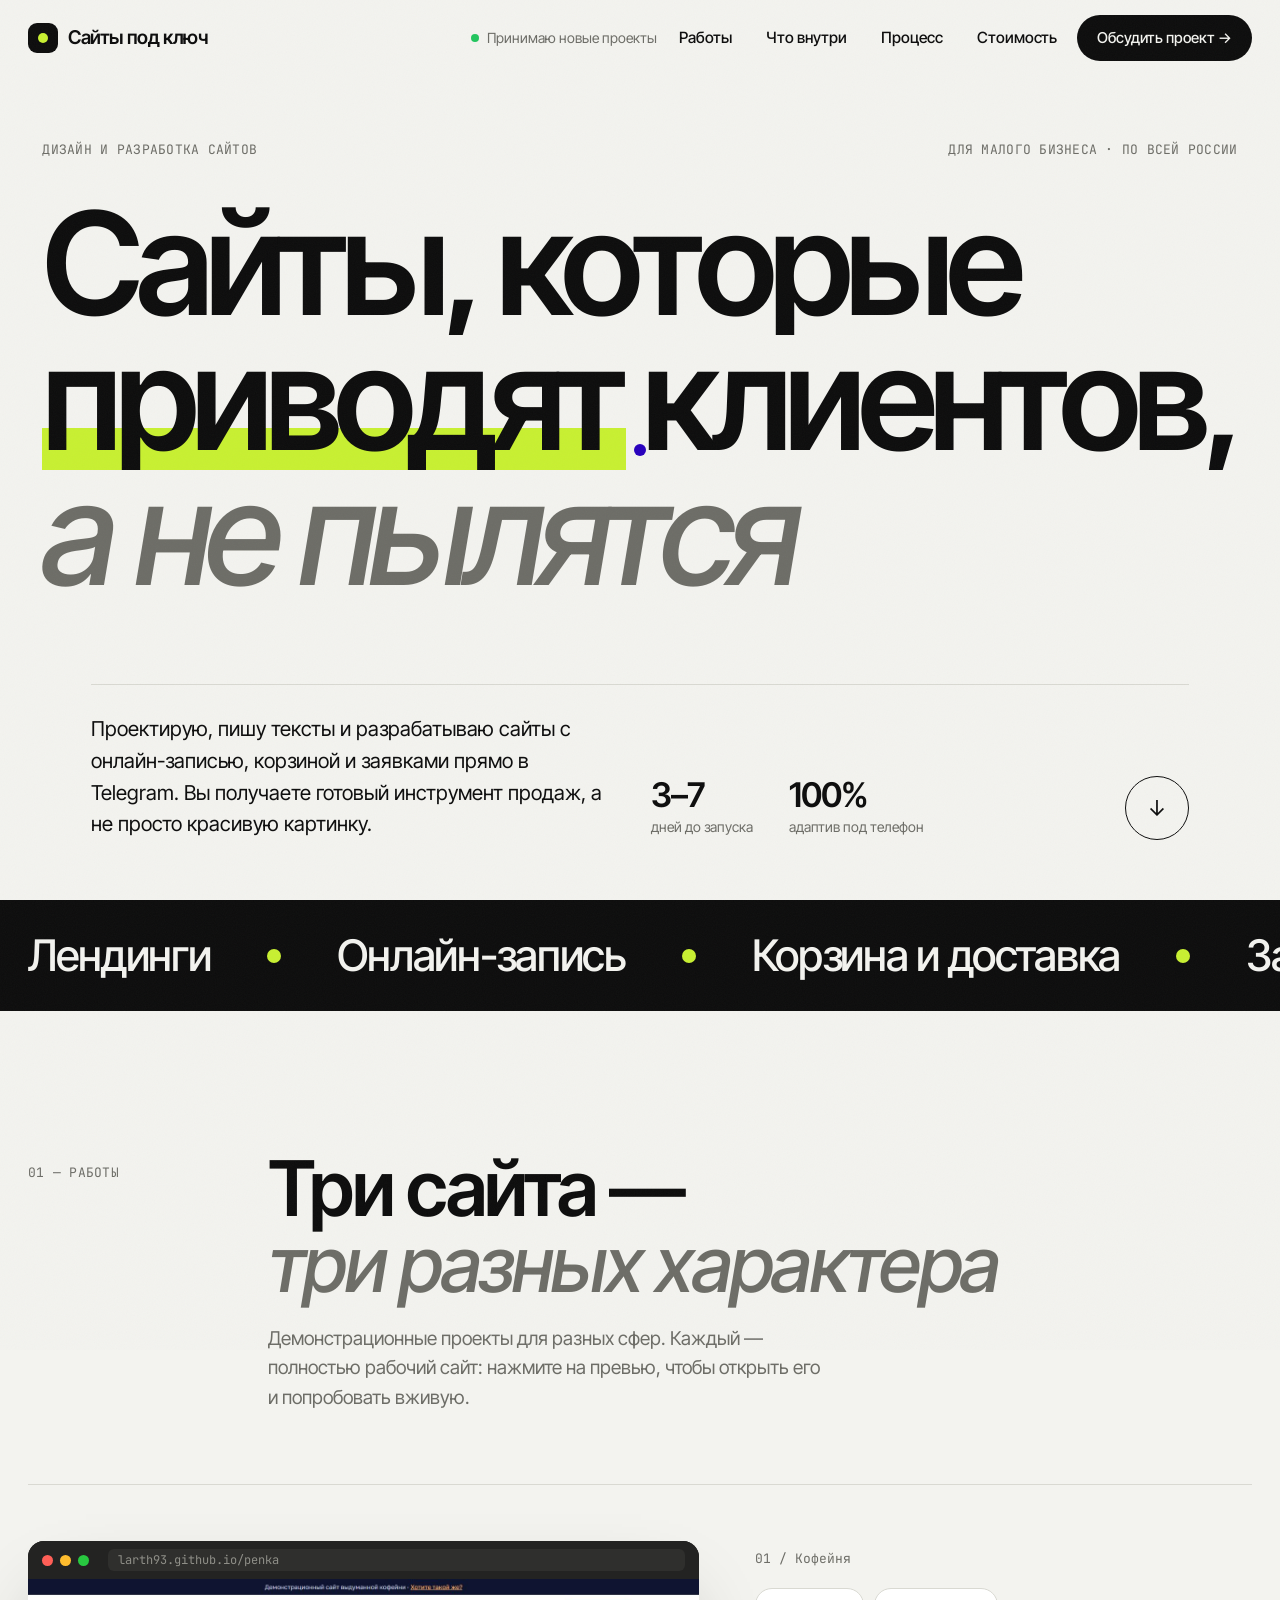
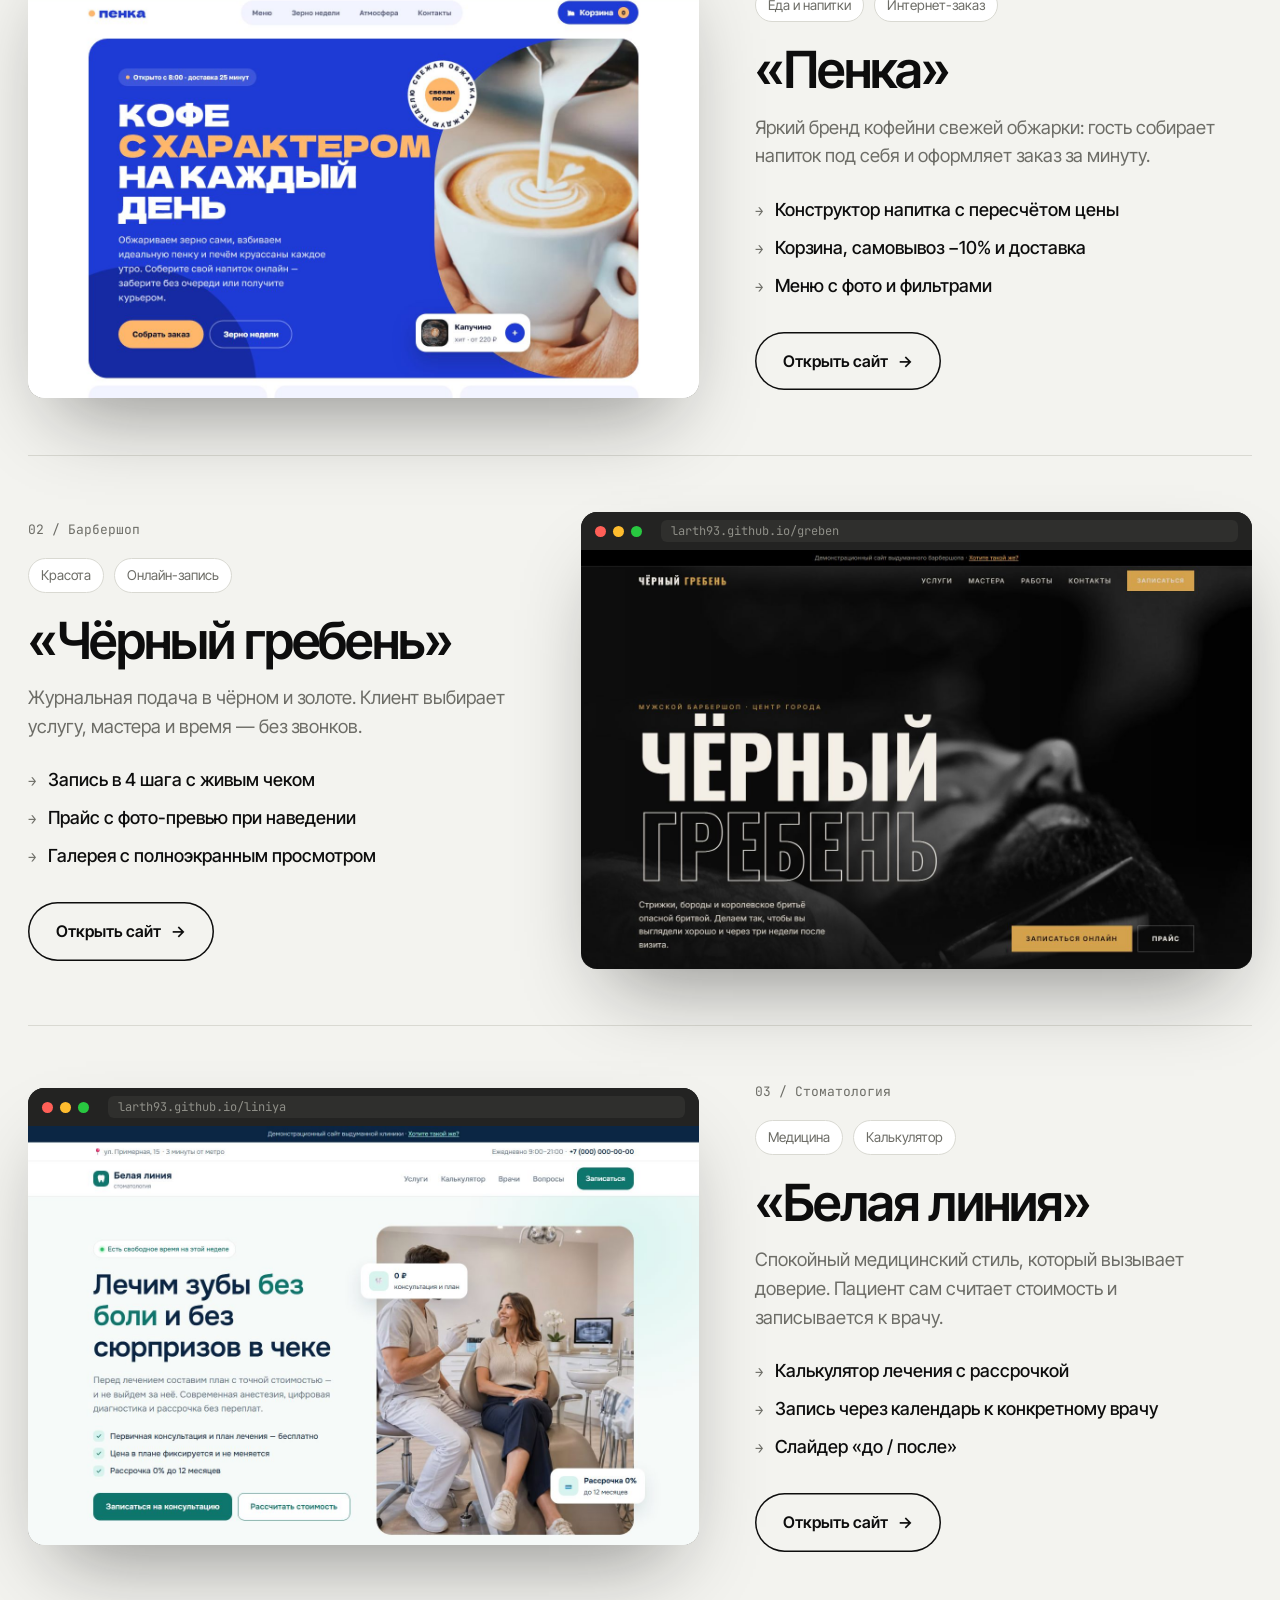
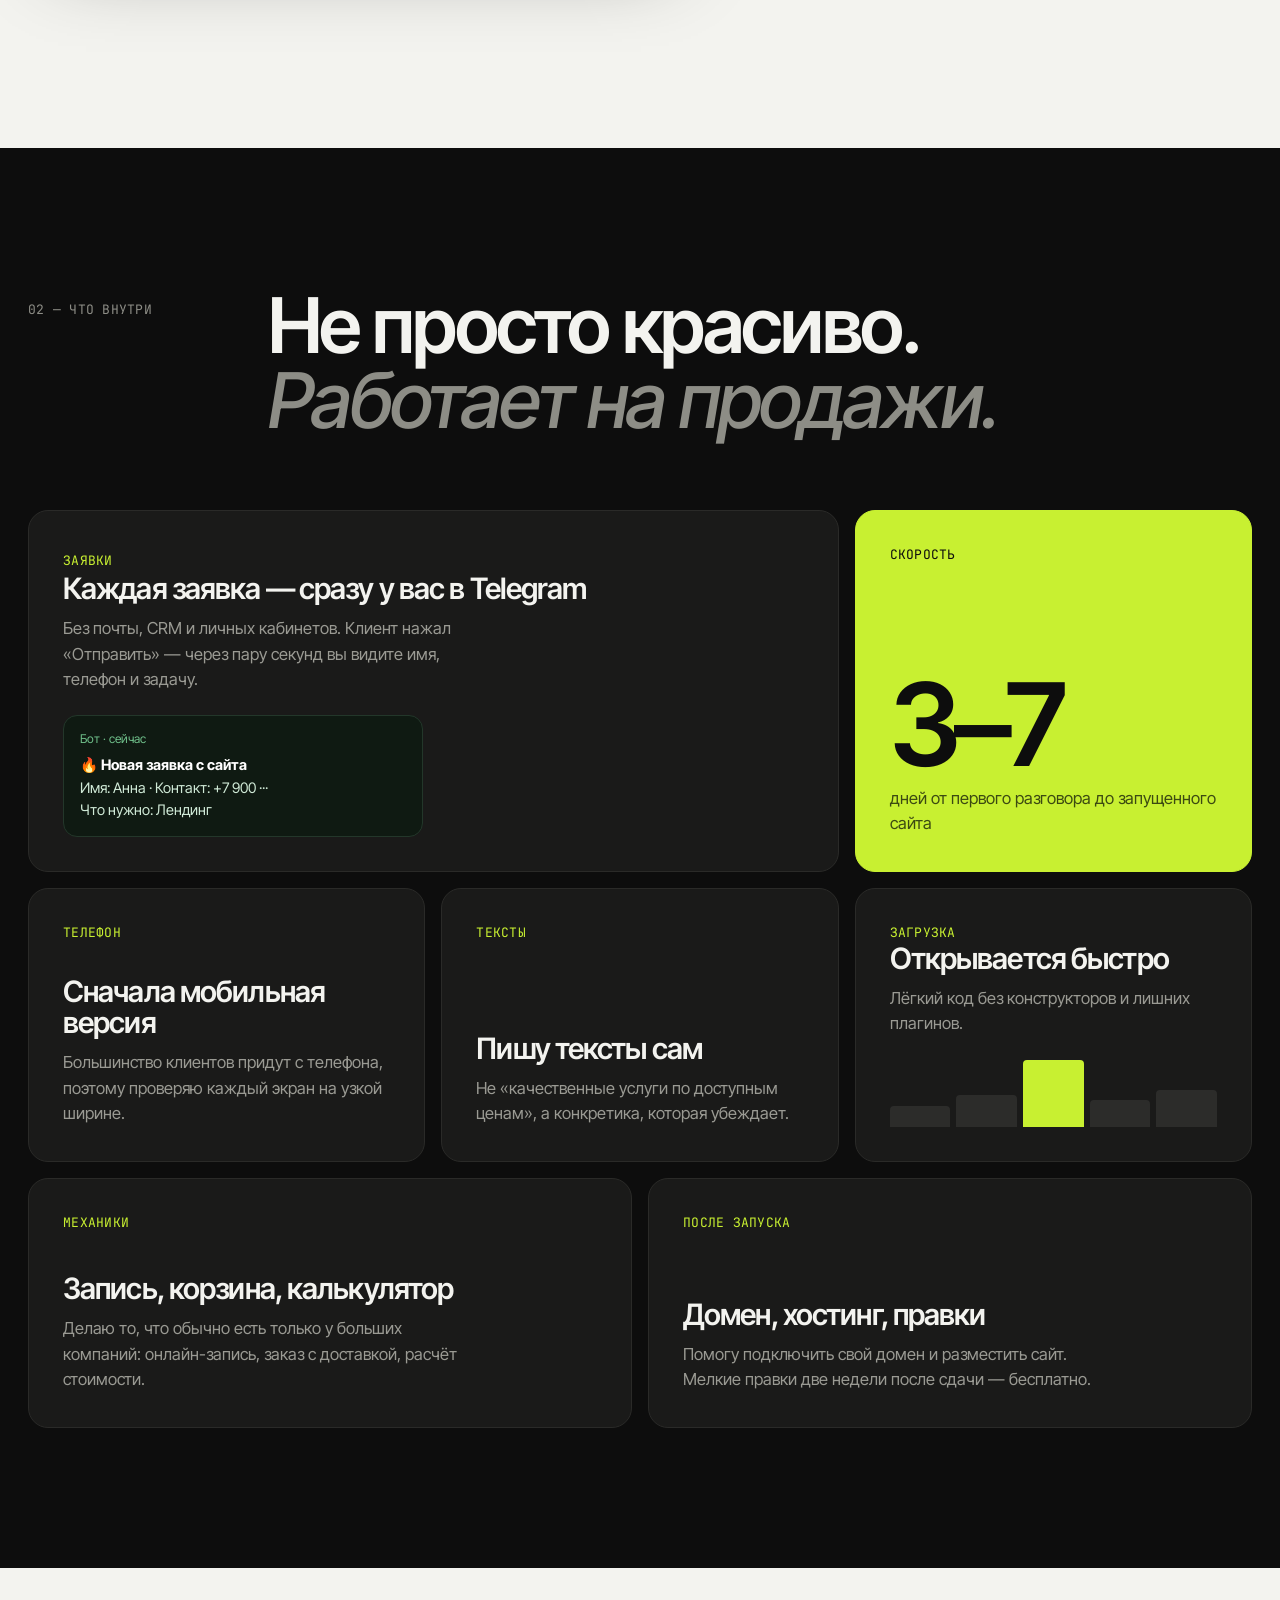
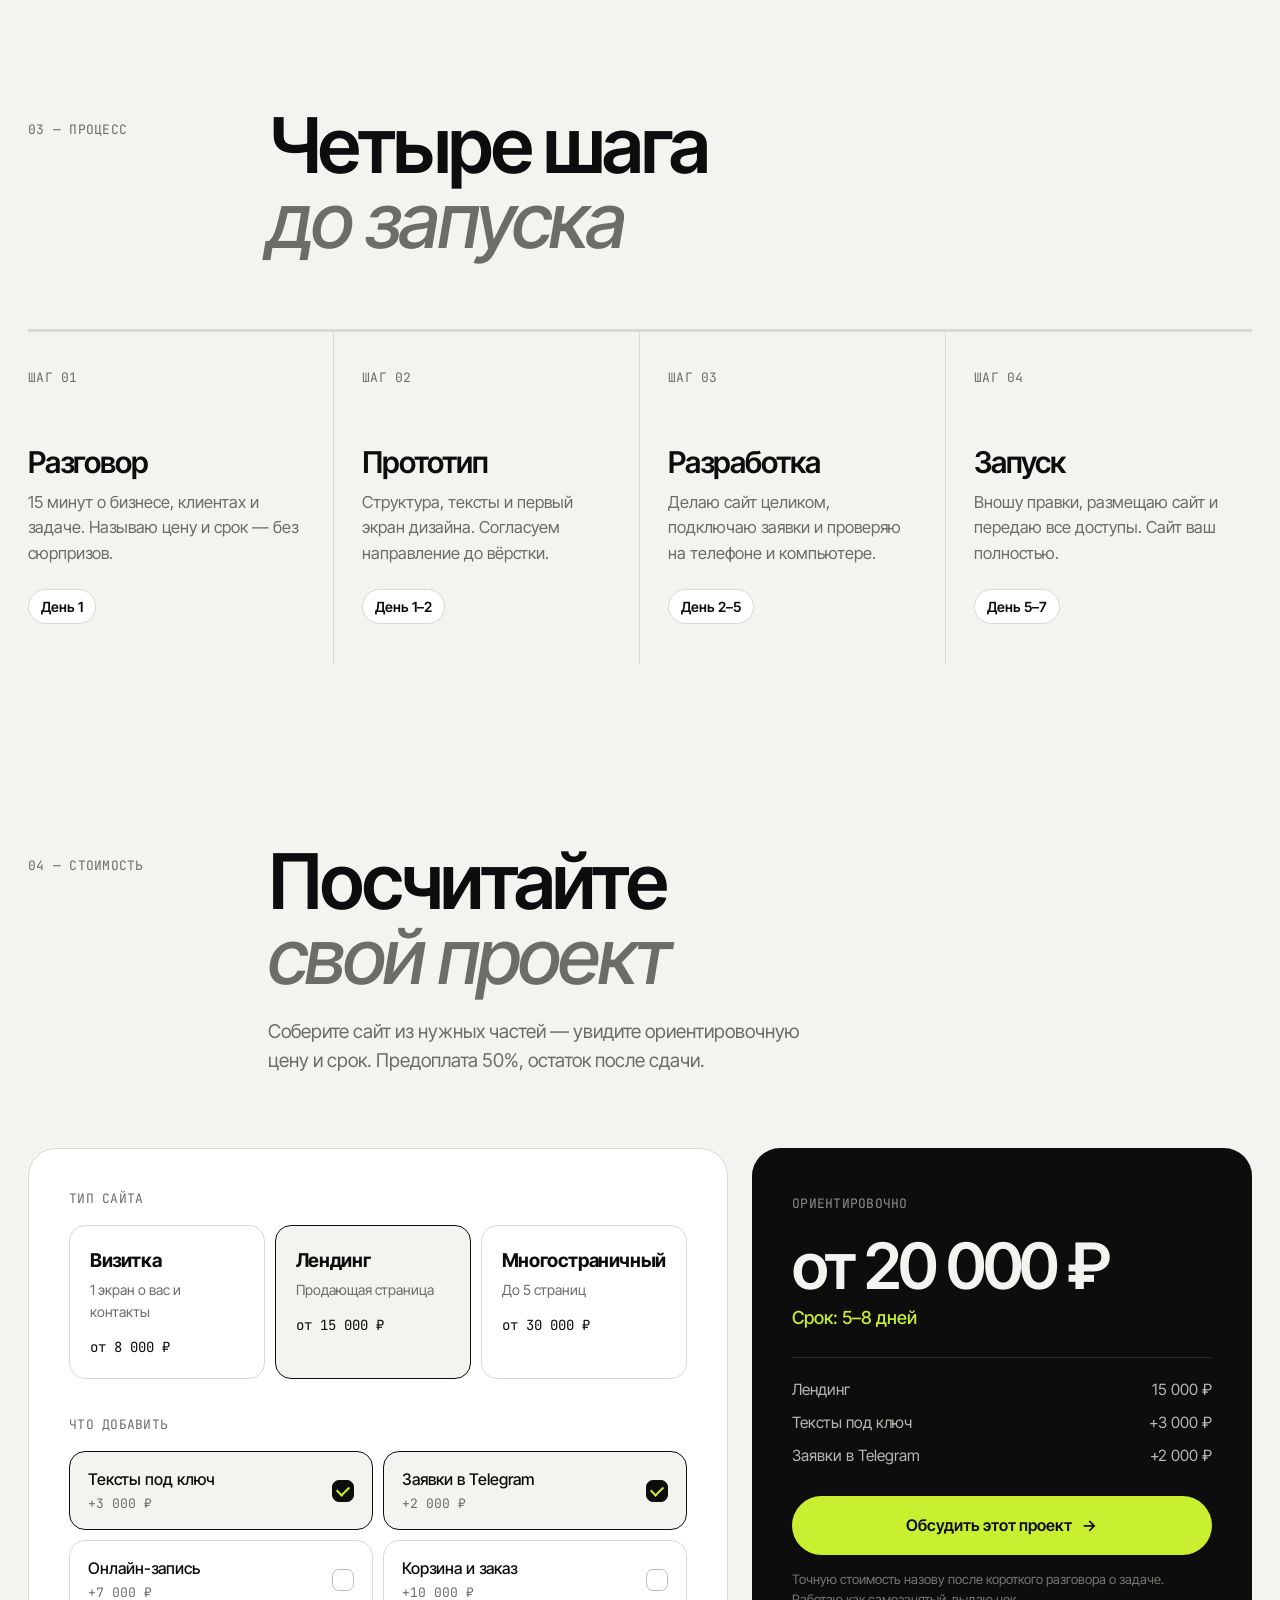
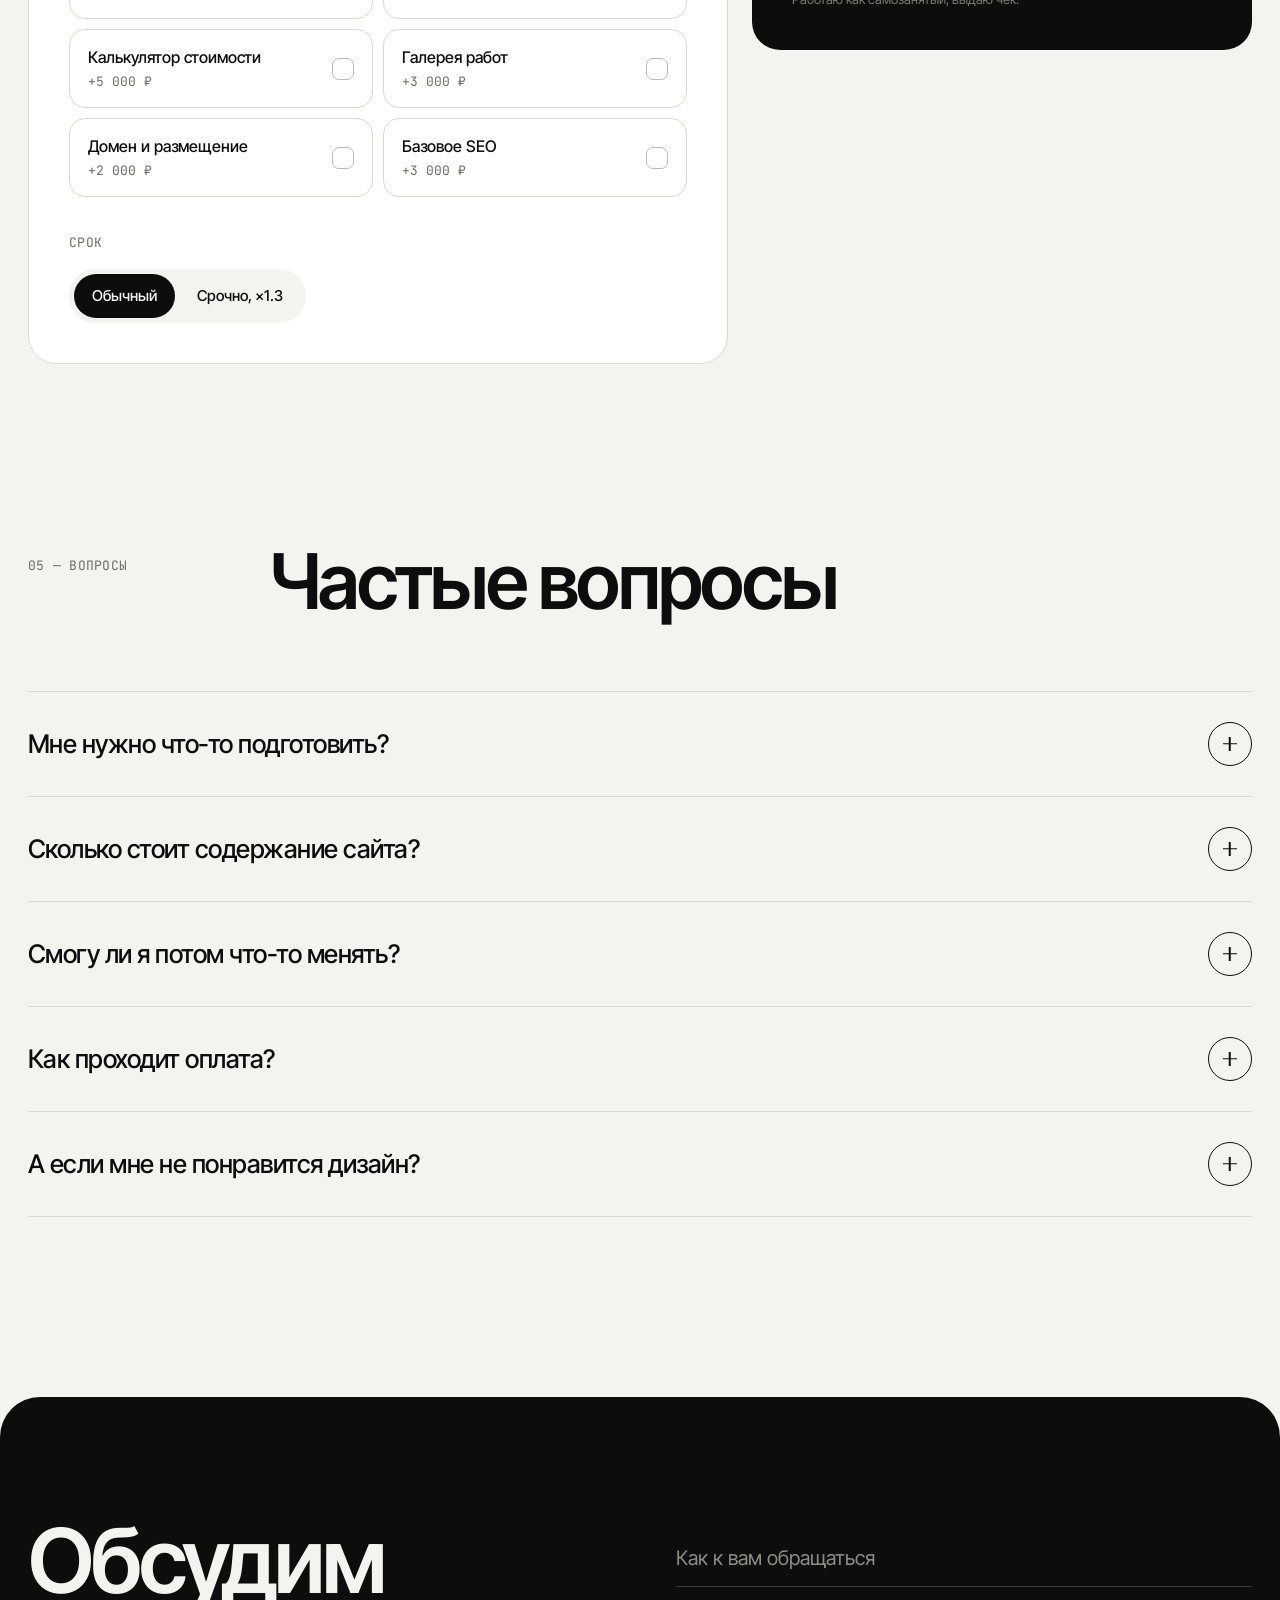
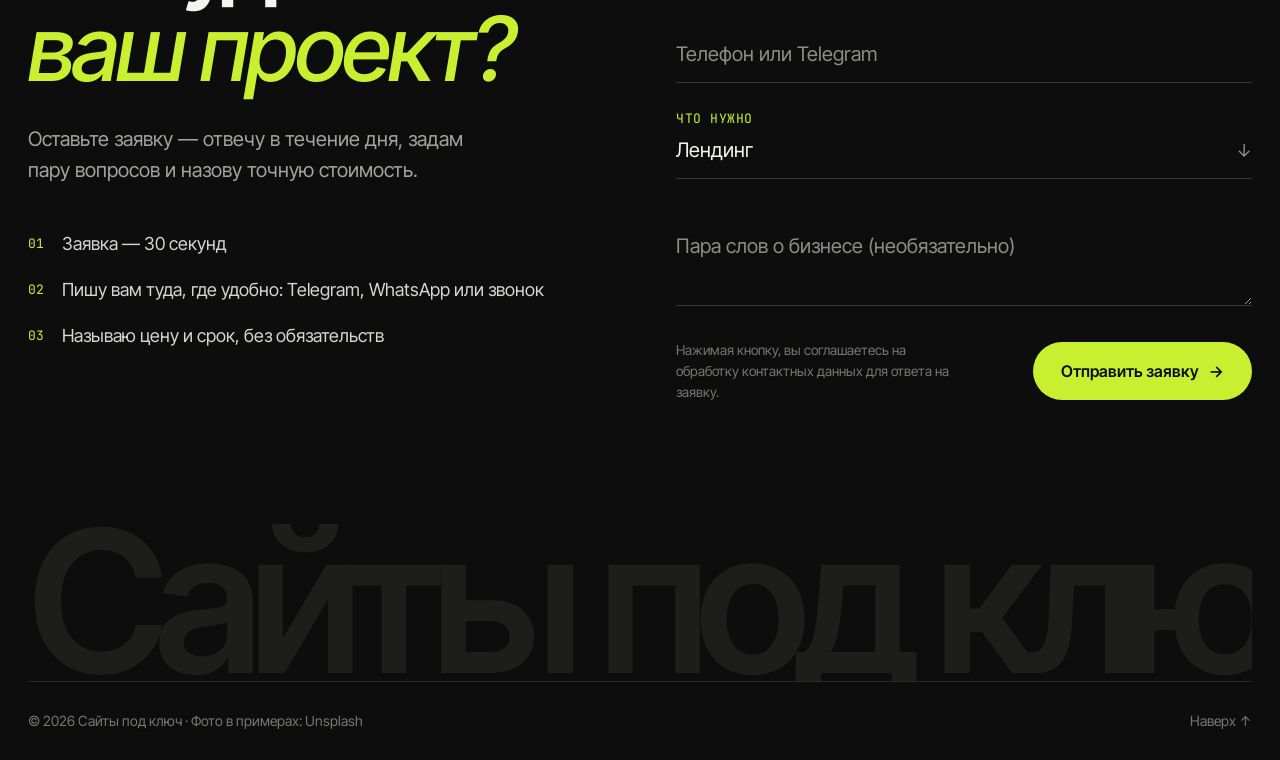
==== commit ae496427: "Brief page + manager links: index.html" ====
--- a/index.html
+++ b/index.html
@@ -599,7 +599,7 @@
   if(first){first.focus();return}
   sbtn.disabled=true;const old=sbtn.innerHTML;sbtn.textContent='Отправляю…';
   try{
-    const r=await fetch('https://saity-pod-klyuch.demo-coffee.workers.dev/api/lead',{method:'POST',headers:{'Content-Type':'application/json'},body:JSON.stringify(Object.fromEntries(new FormData(form)))});
+    const r=await fetch('https://saity-pod-klyuch.demo-coffee.workers.dev/api/lead',{method:'POST',headers:{'Content-Type':'application/json'},body:JSON.stringify({...Object.fromEntries(new FormData(form)),m:(new URLSearchParams(location.search).get('m')||'').slice(0,60)})});
     const res=await r.json().catch(()=>({}));
     if(!r.ok||!res.ok)throw new Error(res.error||r.status);
     form.reset();show('ok','Заявка отправлена! Свяжусь с вами в течение дня.');
